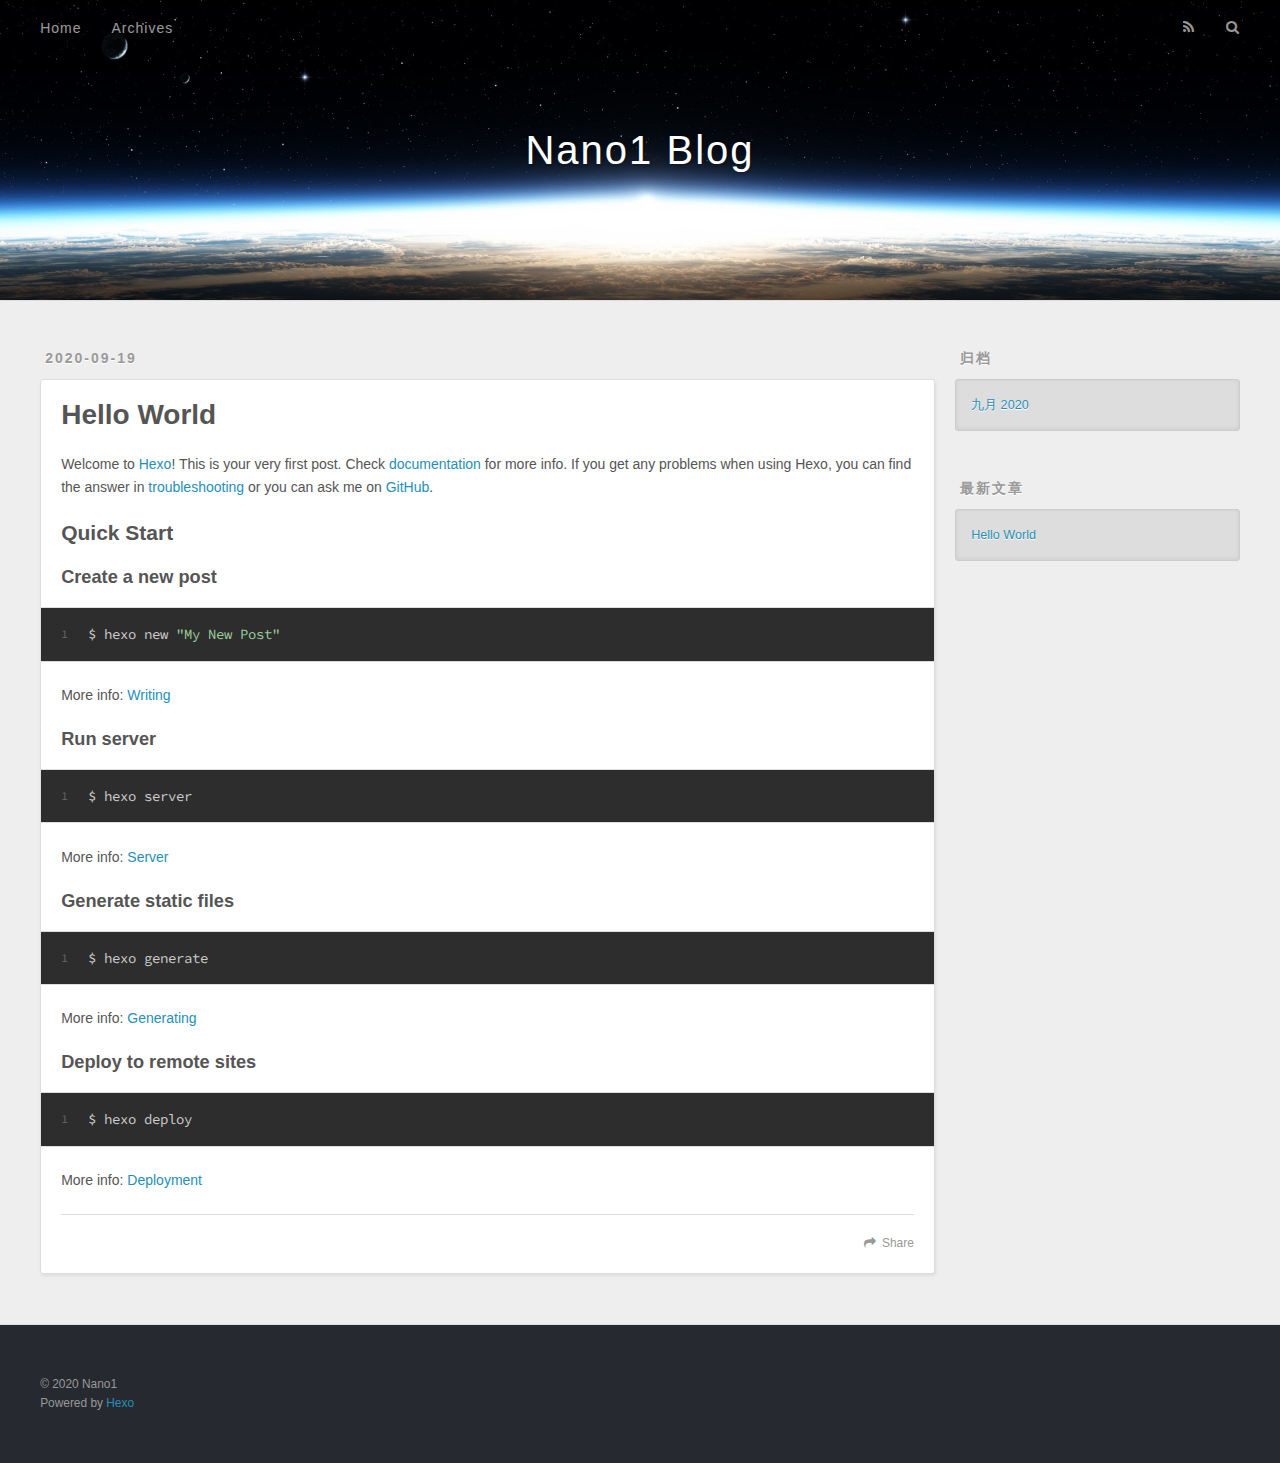
==== index.html @ e584d0bc "Site updated: 2020-09-19 16:43:41" ====
<!DOCTYPE html>
<html>
<head>
  <meta charset="utf-8">
  

  
  <title>Nano1 Blog</title>
  <meta name="viewport" content="width=device-width, initial-scale=1, maximum-scale=1">
  <meta name="description" content="简单记录">
<meta property="og:type" content="website">
<meta property="og:title" content="Nano1 Blog">
<meta property="og:url" content="http://example.com/index.html">
<meta property="og:site_name" content="Nano1 Blog">
<meta property="og:description" content="简单记录">
<meta property="og:locale" content="zh_CN">
<meta property="article:author" content="Nano1">
<meta name="twitter:card" content="summary">
  
    <link rel="alternate" href="/atom.xml" title="Nano1 Blog" type="application/atom+xml">
  
  
    <link rel="icon" href="/favicon.png">
  
  
    <link href="//fonts.googleapis.com/css?family=Source+Code+Pro" rel="stylesheet" type="text/css">
  
  
<link rel="stylesheet" href="/css/style.css">

<meta name="generator" content="Hexo 5.2.0"></head>

<body>
  <div id="container">
    <div id="wrap">
      <header id="header">
  <div id="banner"></div>
  <div id="header-outer" class="outer">
    <div id="header-title" class="inner">
      <h1 id="logo-wrap">
        <a href="/" id="logo">Nano1 Blog</a>
      </h1>
      
    </div>
    <div id="header-inner" class="inner">
      <nav id="main-nav">
        <a id="main-nav-toggle" class="nav-icon"></a>
        
          <a class="main-nav-link" href="/">Home</a>
        
          <a class="main-nav-link" href="/archives">Archives</a>
        
      </nav>
      <nav id="sub-nav">
        
          <a id="nav-rss-link" class="nav-icon" href="/atom.xml" title="RSS Feed"></a>
        
        <a id="nav-search-btn" class="nav-icon" title="搜索"></a>
      </nav>
      <div id="search-form-wrap">
        <form action="//google.com/search" method="get" accept-charset="UTF-8" class="search-form"><input type="search" name="q" class="search-form-input" placeholder="Search"><button type="submit" class="search-form-submit">&#xF002;</button><input type="hidden" name="sitesearch" value="http://example.com"></form>
      </div>
    </div>
  </div>
</header>
      <div class="outer">
        <section id="main">
  
    <article id="post-hello-world" class="article article-type-post" itemscope itemprop="blogPost">
  <div class="article-meta">
    <a href="/2020/09/19/hello-world/" class="article-date">
  <time datetime="2020-09-19T07:37:35.341Z" itemprop="datePublished">2020-09-19</time>
</a>
    
  </div>
  <div class="article-inner">
    
    
      <header class="article-header">
        
  
    <h1 itemprop="name">
      <a class="article-title" href="/2020/09/19/hello-world/">Hello World</a>
    </h1>
  

      </header>
    
    <div class="article-entry" itemprop="articleBody">
      
        <p>Welcome to <a target="_blank" rel="noopener" href="https://hexo.io/">Hexo</a>! This is your very first post. Check <a target="_blank" rel="noopener" href="https://hexo.io/docs/">documentation</a> for more info. If you get any problems when using Hexo, you can find the answer in <a target="_blank" rel="noopener" href="https://hexo.io/docs/troubleshooting.html">troubleshooting</a> or you can ask me on <a target="_blank" rel="noopener" href="https://github.com/hexojs/hexo/issues">GitHub</a>.</p>
<h2 id="Quick-Start"><a href="#Quick-Start" class="headerlink" title="Quick Start"></a>Quick Start</h2><h3 id="Create-a-new-post"><a href="#Create-a-new-post" class="headerlink" title="Create a new post"></a>Create a new post</h3><figure class="highlight bash"><table><tr><td class="gutter"><pre><span class="line">1</span><br></pre></td><td class="code"><pre><span class="line">$ hexo new <span class="string">&quot;My New Post&quot;</span></span><br></pre></td></tr></table></figure>

<p>More info: <a target="_blank" rel="noopener" href="https://hexo.io/docs/writing.html">Writing</a></p>
<h3 id="Run-server"><a href="#Run-server" class="headerlink" title="Run server"></a>Run server</h3><figure class="highlight bash"><table><tr><td class="gutter"><pre><span class="line">1</span><br></pre></td><td class="code"><pre><span class="line">$ hexo server</span><br></pre></td></tr></table></figure>

<p>More info: <a target="_blank" rel="noopener" href="https://hexo.io/docs/server.html">Server</a></p>
<h3 id="Generate-static-files"><a href="#Generate-static-files" class="headerlink" title="Generate static files"></a>Generate static files</h3><figure class="highlight bash"><table><tr><td class="gutter"><pre><span class="line">1</span><br></pre></td><td class="code"><pre><span class="line">$ hexo generate</span><br></pre></td></tr></table></figure>

<p>More info: <a target="_blank" rel="noopener" href="https://hexo.io/docs/generating.html">Generating</a></p>
<h3 id="Deploy-to-remote-sites"><a href="#Deploy-to-remote-sites" class="headerlink" title="Deploy to remote sites"></a>Deploy to remote sites</h3><figure class="highlight bash"><table><tr><td class="gutter"><pre><span class="line">1</span><br></pre></td><td class="code"><pre><span class="line">$ hexo deploy</span><br></pre></td></tr></table></figure>

<p>More info: <a target="_blank" rel="noopener" href="https://hexo.io/docs/one-command-deployment.html">Deployment</a></p>

      
    </div>
    <footer class="article-footer">
      <a data-url="http://example.com/2020/09/19/hello-world/" data-id="ckf9emvrl00003ws6f4fk6dqs" class="article-share-link">Share</a>
      
      
    </footer>
  </div>
  
</article>


  


</section>
        
          <aside id="sidebar">
  
    

  
    

  
    
  
    
  <div class="widget-wrap">
    <h3 class="widget-title">归档</h3>
    <div class="widget">
      <ul class="archive-list"><li class="archive-list-item"><a class="archive-list-link" href="/archives/2020/09/">九月 2020</a></li></ul>
    </div>
  </div>


  
    
  <div class="widget-wrap">
    <h3 class="widget-title">最新文章</h3>
    <div class="widget">
      <ul>
        
          <li>
            <a href="/2020/09/19/hello-world/">Hello World</a>
          </li>
        
      </ul>
    </div>
  </div>

  
</aside>
        
      </div>
      <footer id="footer">
  
  <div class="outer">
    <div id="footer-info" class="inner">
      &copy; 2020 Nano1<br>
      Powered by <a href="http://hexo.io/" target="_blank">Hexo</a>
    </div>
  </div>
</footer>
    </div>
    <nav id="mobile-nav">
  
    <a href="/" class="mobile-nav-link">Home</a>
  
    <a href="/archives" class="mobile-nav-link">Archives</a>
  
</nav>
    

<script src="//ajax.googleapis.com/ajax/libs/jquery/2.0.3/jquery.min.js"></script>


  
<link rel="stylesheet" href="/fancybox/jquery.fancybox.css">

  
<script src="/fancybox/jquery.fancybox.pack.js"></script>




<script src="/js/script.js"></script>




  </div>
</body>
</html>
---- css/style.css ----
body {
  width: 100%;
}
body:before,
body:after {
  content: "";
  display: table;
}
body:after {
  clear: both;
}
html,
body,
div,
span,
applet,
object,
iframe,
h1,
h2,
h3,
h4,
h5,
h6,
p,
blockquote,
pre,
a,
abbr,
acronym,
address,
big,
cite,
code,
del,
dfn,
em,
img,
ins,
kbd,
q,
s,
samp,
small,
strike,
strong,
sub,
sup,
tt,
var,
dl,
dt,
dd,
ol,
ul,
li,
fieldset,
form,
label,
legend,
table,
caption,
tbody,
tfoot,
thead,
tr,
th,
td {
  margin: 0;
  padding: 0;
  border: 0;
  outline: 0;
  font-weight: inherit;
  font-style: inherit;
  font-family: inherit;
  font-size: 100%;
  vertical-align: baseline;
}
body {
  line-height: 1;
  color: #000;
  background: #fff;
}
ol,
ul {
  list-style: none;
}
table {
  border-collapse: separate;
  border-spacing: 0;
  vertical-align: middle;
}
caption,
th,
td {
  text-align: left;
  font-weight: normal;
  vertical-align: middle;
}
a img {
  border: none;
}
input,
button {
  margin: 0;
  padding: 0;
}
input::-moz-focus-inner,
button::-moz-focus-inner {
  border: 0;
  padding: 0;
}
@font-face {
  font-family: FontAwesome;
  font-style: normal;
  font-weight: normal;
  src: url("fonts/fontawesome-webfont.eot?v=#4.0.3");
  src: url("fonts/fontawesome-webfont.eot?#iefix&v=#4.0.3") format("embedded-opentype"), url("fonts/fontawesome-webfont.woff?v=#4.0.3") format("woff"), url("fonts/fontawesome-webfont.ttf?v=#4.0.3") format("truetype"), url("fonts/fontawesome-webfont.svg#fontawesomeregular?v=#4.0.3") format("svg");
}
html,
body,
#container {
  height: 100%;
}
body {
  background: #eee;
  font: 14px -apple-system, BlinkMacSystemFont, "Segoe UI", "Roboto", "Oxygen", "Ubuntu", "Cantarell", "Fira Sans", "Droid Sans", "Helvetica Neue", sans-serif;
  -webkit-text-size-adjust: 100%;
}
.outer {
  max-width: 1220px;
  margin: 0 auto;
  padding: 0 20px;
}
.outer:before,
.outer:after {
  content: "";
  display: table;
}
.outer:after {
  clear: both;
}
.inner {
  display: inline;
  float: left;
  width: 98.33333333333333%;
  margin: 0 0.833333333333333%;
}
.left,
.alignleft {
  float: left;
}
.right,
.alignright {
  float: right;
}
.clear {
  clear: both;
}
#container {
  position: relative;
}
.mobile-nav-on {
  overflow: hidden;
}
#wrap {
  height: 100%;
  width: 100%;
  position: absolute;
  top: 0;
  left: 0;
  -webkit-transition: 0.2s ease-out;
  -moz-transition: 0.2s ease-out;
  -ms-transition: 0.2s ease-out;
  transition: 0.2s ease-out;
  z-index: 1;
  background: #eee;
}
.mobile-nav-on #wrap {
  left: 280px;
}
@media screen and (min-width: 768px) {
  #main {
    display: inline;
    float: left;
    width: 73.33333333333333%;
    margin: 0 0.833333333333333%;
  }
}
.article-date,
.article-category-link,
.archive-year,
.widget-title {
  text-decoration: none;
  text-transform: uppercase;
  letter-spacing: 2px;
  color: #999;
  margin-bottom: 1em;
  margin-left: 5px;
  line-height: 1em;
  text-shadow: 0 1px #fff;
  font-weight: bold;
}
.article-inner,
.archive-article-inner {
  background: #fff;
  -webkit-box-shadow: 1px 2px 3px #ddd;
  box-shadow: 1px 2px 3px #ddd;
  border: 1px solid #ddd;
  border-radius: 3px;
}
.article-entry h1,
.widget h1 {
  font-size: 2em;
}
.article-entry h2,
.widget h2 {
  font-size: 1.5em;
}
.article-entry h3,
.widget h3 {
  font-size: 1.3em;
}
.article-entry h4,
.widget h4 {
  font-size: 1.2em;
}
.article-entry h5,
.widget h5 {
  font-size: 1em;
}
.article-entry h6,
.widget h6 {
  font-size: 1em;
  color: #999;
}
.article-entry hr,
.widget hr {
  border: 1px dashed #ddd;
}
.article-entry strong,
.widget strong {
  font-weight: bold;
}
.article-entry em,
.widget em,
.article-entry cite,
.widget cite {
  font-style: italic;
}
.article-entry sup,
.widget sup,
.article-entry sub,
.widget sub {
  font-size: 0.75em;
  line-height: 0;
  position: relative;
  vertical-align: baseline;
}
.article-entry sup,
.widget sup {
  top: -0.5em;
}
.article-entry sub,
.widget sub {
  bottom: -0.2em;
}
.article-entry small,
.widget small {
  font-size: 0.85em;
}
.article-entry acronym,
.widget acronym,
.article-entry abbr,
.widget abbr {
  border-bottom: 1px dotted;
}
.article-entry ul,
.widget ul,
.article-entry ol,
.widget ol,
.article-entry dl,
.widget dl {
  margin: 0 20px;
  line-height: 1.6em;
}
.article-entry ul ul,
.widget ul ul,
.article-entry ol ul,
.widget ol ul,
.article-entry ul ol,
.widget ul ol,
.article-entry ol ol,
.widget ol ol {
  margin-top: 0;
  margin-bottom: 0;
}
.article-entry ul,
.widget ul {
  list-style: disc;
}
.article-entry ol,
.widget ol {
  list-style: decimal;
}
.article-entry dt,
.widget dt {
  font-weight: bold;
}
#header {
  height: 300px;
  position: relative;
  border-bottom: 1px solid #ddd;
}
#header:before,
#header:after {
  content: "";
  position: absolute;
  left: 0;
  right: 0;
  height: 40px;
}
#header:before {
  top: 0;
  background: -webkit-linear-gradient(rgba(0,0,0,0.2), transparent);
  background: -moz-linear-gradient(rgba(0,0,0,0.2), transparent);
  background: -ms-linear-gradient(rgba(0,0,0,0.2), transparent);
  background: linear-gradient(rgba(0,0,0,0.2), transparent);
}
#header:after {
  bottom: 0;
  background: -webkit-linear-gradient(transparent, rgba(0,0,0,0.2));
  background: -moz-linear-gradient(transparent, rgba(0,0,0,0.2));
  background: -ms-linear-gradient(transparent, rgba(0,0,0,0.2));
  background: linear-gradient(transparent, rgba(0,0,0,0.2));
}
#header-outer {
  height: 100%;
  position: relative;
}
#header-inner {
  position: relative;
  overflow: hidden;
}
#banner {
  position: absolute;
  top: 0;
  left: 0;
  width: 100%;
  height: 100%;
  background: url("images/banner.jpg") center #000;
  -webkit-background-size: cover;
  -moz-background-size: cover;
  background-size: cover;
  z-index: -1;
}
#header-title {
  text-align: center;
  height: 40px;
  position: absolute;
  top: 50%;
  left: 0;
  margin-top: -20px;
}
#logo,
#subtitle {
  text-decoration: none;
  color: #fff;
  font-weight: 300;
  text-shadow: 0 1px 4px rgba(0,0,0,0.3);
}
#logo {
  font-size: 40px;
  line-height: 40px;
  letter-spacing: 2px;
}
#subtitle {
  font-size: 16px;
  line-height: 16px;
  letter-spacing: 1px;
}
#subtitle-wrap {
  margin-top: 16px;
}
#main-nav {
  float: left;
  margin-left: -15px;
}
.nav-icon,
.main-nav-link {
  float: left;
  color: #fff;
  opacity: 0.6;
  text-decoration: none;
  text-shadow: 0 1px rgba(0,0,0,0.2);
  -webkit-transition: opacity 0.2s;
  -moz-transition: opacity 0.2s;
  -ms-transition: opacity 0.2s;
  transition: opacity 0.2s;
  display: block;
  padding: 20px 15px;
}
.nav-icon:hover,
.main-nav-link:hover {
  opacity: 1;
}
.nav-icon {
  font-family: FontAwesome;
  text-align: center;
  font-size: 14px;
  width: 14px;
  height: 14px;
  padding: 20px 15px;
  position: relative;
  cursor: pointer;
}
.main-nav-link {
  font-weight: 300;
  letter-spacing: 1px;
}
@media screen and (max-width: 479px) {
  .main-nav-link {
    display: none;
  }
}
#main-nav-toggle {
  display: none;
}
#main-nav-toggle:before {
  content: "\f0c9";
}
@media screen and (max-width: 479px) {
  #main-nav-toggle {
    display: block;
  }
}
#sub-nav {
  float: right;
  margin-right: -15px;
}
#nav-rss-link:before {
  content: "\f09e";
}
#nav-search-btn:before {
  content: "\f002";
}
#search-form-wrap {
  position: absolute;
  top: 15px;
  width: 150px;
  height: 30px;
  right: -150px;
  opacity: 0;
  -webkit-transition: 0.2s ease-out;
  -moz-transition: 0.2s ease-out;
  -ms-transition: 0.2s ease-out;
  transition: 0.2s ease-out;
}
#search-form-wrap.on {
  opacity: 1;
  right: 0;
}
@media screen and (max-width: 479px) {
  #search-form-wrap {
    width: 100%;
    right: -100%;
  }
}
.search-form {
  position: absolute;
  top: 0;
  left: 0;
  right: 0;
  background: #fff;
  padding: 5px 15px;
  border-radius: 15px;
  -webkit-box-shadow: 0 0 10px rgba(0,0,0,0.3);
  box-shadow: 0 0 10px rgba(0,0,0,0.3);
}
.search-form-input {
  border: none;
  background: none;
  color: #555;
  width: 100%;
  font: 13px -apple-system, BlinkMacSystemFont, "Segoe UI", "Roboto", "Oxygen", "Ubuntu", "Cantarell", "Fira Sans", "Droid Sans", "Helvetica Neue", sans-serif;
  outline: none;
}
.search-form-input::-webkit-search-results-decoration,
.search-form-input::-webkit-search-cancel-button {
  -webkit-appearance: none;
}
.search-form-submit {
  position: absolute;
  top: 50%;
  right: 10px;
  margin-top: -7px;
  font: 13px FontAwesome;
  border: none;
  background: none;
  color: #bbb;
  cursor: pointer;
}
.search-form-submit:hover,
.search-form-submit:focus {
  color: #777;
}
.article {
  margin: 50px 0;
}
.article-inner {
  overflow: hidden;
}
.article-meta:before,
.article-meta:after {
  content: "";
  display: table;
}
.article-meta:after {
  clear: both;
}
.article-date {
  float: left;
}
.article-category {
  float: left;
  line-height: 1em;
  color: #ccc;
  text-shadow: 0 1px #fff;
  margin-left: 8px;
}
.article-category:before {
  content: "\2022";
}
.article-category-link {
  margin: 0 12px 1em;
}
.article-header {
  padding: 20px 20px 0;
}
.article-title {
  text-decoration: none;
  font-size: 2em;
  font-weight: bold;
  color: #555;
  line-height: 1.1em;
  -webkit-transition: color 0.2s;
  -moz-transition: color 0.2s;
  -ms-transition: color 0.2s;
  transition: color 0.2s;
}
a.article-title:hover {
  color: #258fb8;
}
.article-entry {
  color: #555;
  padding: 0 20px;
}
.article-entry:before,
.article-entry:after {
  content: "";
  display: table;
}
.article-entry:after {
  clear: both;
}
.article-entry p,
.article-entry table {
  line-height: 1.6em;
  margin: 1.6em 0;
}
.article-entry h1,
.article-entry h2,
.article-entry h3,
.article-entry h4,
.article-entry h5,
.article-entry h6 {
  font-weight: bold;
}
.article-entry h1,
.article-entry h2,
.article-entry h3,
.article-entry h4,
.article-entry h5,
.article-entry h6 {
  line-height: 1.1em;
  margin: 1.1em 0;
}
.article-entry a {
  color: #258fb8;
  text-decoration: none;
}
.article-entry a:hover {
  text-decoration: underline;
}
.article-entry ul,
.article-entry ol,
.article-entry dl {
  margin-top: 1.6em;
  margin-bottom: 1.6em;
}
.article-entry img,
.article-entry video {
  max-width: 100%;
  height: auto;
  display: block;
  margin: auto;
}
.article-entry iframe {
  border: none;
}
.article-entry table {
  width: 100%;
  border-collapse: collapse;
  border-spacing: 0;
}
.article-entry th {
  font-weight: bold;
  border-bottom: 3px solid #ddd;
  padding-bottom: 0.5em;
}
.article-entry td {
  border-bottom: 1px solid #ddd;
  padding: 10px 0;
}
.article-entry blockquote {
  font-family: Georgia, "Times New Roman", serif;
  font-size: 1.4em;
  margin: 1.6em 20px;
  text-align: center;
}
.article-entry blockquote footer {
  font-size: 14px;
  margin: 1.6em 0;
  font-family: -apple-system, BlinkMacSystemFont, "Segoe UI", "Roboto", "Oxygen", "Ubuntu", "Cantarell", "Fira Sans", "Droid Sans", "Helvetica Neue", sans-serif;
}
.article-entry blockquote footer cite:before {
  content: "—";
  padding: 0 0.5em;
}
.article-entry .pullquote {
  text-align: left;
  width: 45%;
  margin: 0;
}
.article-entry .pullquote.left {
  margin-left: 0.5em;
  margin-right: 1em;
}
.article-entry .pullquote.right {
  margin-right: 0.5em;
  margin-left: 1em;
}
.article-entry .caption {
  color: #999;
  display: block;
  font-size: 0.9em;
  margin-top: 0.5em;
  position: relative;
  text-align: center;
}
.article-entry .video-container {
  position: relative;
  padding-top: 56.25%;
  height: 0;
  overflow: hidden;
}
.article-entry .video-container iframe,
.article-entry .video-container object,
.article-entry .video-container embed {
  position: absolute;
  top: 0;
  left: 0;
  width: 100%;
  height: 100%;
  margin-top: 0;
}
.article-more-link a {
  display: inline-block;
  line-height: 1em;
  padding: 6px 15px;
  border-radius: 15px;
  background: #eee;
  color: #999;
  text-shadow: 0 1px #fff;
  text-decoration: none;
}
.article-more-link a:hover {
  background: #258fb8;
  color: #fff;
  text-decoration: none;
  text-shadow: 0 1px #1e7293;
}
.article-footer {
  font-size: 0.85em;
  line-height: 1.6em;
  border-top: 1px solid #ddd;
  padding-top: 1.6em;
  margin: 0 20px 20px;
}
.article-footer:before,
.article-footer:after {
  content: "";
  display: table;
}
.article-footer:after {
  clear: both;
}
.article-footer a {
  color: #999;
  text-decoration: none;
}
.article-footer a:hover {
  color: #555;
}
.article-tag-list-item {
  float: left;
  margin-right: 10px;
}
.article-tag-list-link:before {
  content: "#";
}
.article-comment-link {
  float: right;
}
.article-comment-link:before {
  content: "\f075";
  font-family: FontAwesome;
  padding-right: 8px;
}
.article-share-link {
  cursor: pointer;
  float: right;
  margin-left: 20px;
}
.article-share-link:before {
  content: "\f064";
  font-family: FontAwesome;
  padding-right: 6px;
}
#article-nav {
  position: relative;
}
#article-nav:before,
#article-nav:after {
  content: "";
  display: table;
}
#article-nav:after {
  clear: both;
}
@media screen and (min-width: 768px) {
  #article-nav {
    margin: 50px 0;
  }
  #article-nav:before {
    width: 8px;
    height: 8px;
    position: absolute;
    top: 50%;
    left: 50%;
    margin-top: -4px;
    margin-left: -4px;
    content: "";
    border-radius: 50%;
    background: #ddd;
    -webkit-box-shadow: 0 1px 2px #fff;
    box-shadow: 0 1px 2px #fff;
  }
}
.article-nav-link-wrap {
  text-decoration: none;
  text-shadow: 0 1px #fff;
  color: #999;
  -webkit-box-sizing: border-box;
  -moz-box-sizing: border-box;
  box-sizing: border-box;
  margin-top: 50px;
  text-align: center;
  display: block;
}
.article-nav-link-wrap:hover {
  color: #555;
}
@media screen and (min-width: 768px) {
  .article-nav-link-wrap {
    width: 50%;
    margin-top: 0;
  }
}
@media screen and (min-width: 768px) {
  #article-nav-newer {
    float: left;
    text-align: right;
    padding-right: 20px;
  }
}
@media screen and (min-width: 768px) {
  #article-nav-older {
    float: right;
    text-align: left;
    padding-left: 20px;
  }
}
.article-nav-caption {
  text-transform: uppercase;
  letter-spacing: 2px;
  color: #ddd;
  line-height: 1em;
  font-weight: bold;
}
#article-nav-newer .article-nav-caption {
  margin-right: -2px;
}
.article-nav-title {
  font-size: 0.85em;
  line-height: 1.6em;
  margin-top: 0.5em;
}
.article-share-box {
  position: absolute;
  display: none;
  background: #fff;
  -webkit-box-shadow: 1px 2px 10px rgba(0,0,0,0.2);
  box-shadow: 1px 2px 10px rgba(0,0,0,0.2);
  border-radius: 3px;
  margin-left: -145px;
  overflow: hidden;
  z-index: 1;
}
.article-share-box.on {
  display: block;
}
.article-share-input {
  width: 100%;
  background: none;
  -webkit-box-sizing: border-box;
  -moz-box-sizing: border-box;
  box-sizing: border-box;
  font: 14px -apple-system, BlinkMacSystemFont, "Segoe UI", "Roboto", "Oxygen", "Ubuntu", "Cantarell", "Fira Sans", "Droid Sans", "Helvetica Neue", sans-serif;
  padding: 0 15px;
  color: #555;
  outline: none;
  border: 1px solid #ddd;
  border-radius: 3px 3px 0 0;
  height: 36px;
  line-height: 36px;
}
.article-share-links {
  background: #eee;
}
.article-share-links:before,
.article-share-links:after {
  content: "";
  display: table;
}
.article-share-links:after {
  clear: both;
}
.article-share-twitter,
.article-share-facebook,
.article-share-pinterest,
.article-share-google {
  width: 50px;
  height: 36px;
  display: block;
  float: left;
  position: relative;
  color: #999;
  text-shadow: 0 1px #fff;
}
.article-share-twitter:before,
.article-share-facebook:before,
.article-share-pinterest:before,
.article-share-google:before {
  font-size: 20px;
  font-family: FontAwesome;
  width: 20px;
  height: 20px;
  position: absolute;
  top: 50%;
  left: 50%;
  margin-top: -10px;
  margin-left: -10px;
  text-align: center;
}
.article-share-twitter:hover,
.article-share-facebook:hover,
.article-share-pinterest:hover,
.article-share-google:hover {
  color: #fff;
}
.article-share-twitter:before {
  content: "\f099";
}
.article-share-twitter:hover {
  background: #00aced;
  text-shadow: 0 1px #008abe;
}
.article-share-facebook:before {
  content: "\f09a";
}
.article-share-facebook:hover {
  background: #3b5998;
  text-shadow: 0 1px #2f477a;
}
.article-share-pinterest:before {
  content: "\f0d2";
}
.article-share-pinterest:hover {
  background: #cb2027;
  text-shadow: 0 1px #a21a1f;
}
.article-share-google:before {
  content: "\f0d5";
}
.article-share-google:hover {
  background: #dd4b39;
  text-shadow: 0 1px #be3221;
}
.article-gallery {
  background: #000;
  position: relative;
}
.article-gallery-photos {
  position: relative;
  overflow: hidden;
}
.article-gallery-img {
  display: none;
  max-width: 100%;
}
.article-gallery-img:first-child {
  display: block;
}
.article-gallery-img.loaded {
  position: absolute;
  display: block;
}
.article-gallery-img img {
  display: block;
  max-width: 100%;
  margin: 0 auto;
}
#comments {
  background: #fff;
  -webkit-box-shadow: 1px 2px 3px #ddd;
  box-shadow: 1px 2px 3px #ddd;
  padding: 20px;
  border: 1px solid #ddd;
  border-radius: 3px;
  margin: 50px 0;
}
#comments a {
  color: #258fb8;
}
.archives-wrap {
  margin: 50px 0;
}
.archives:before,
.archives:after {
  content: "";
  display: table;
}
.archives:after {
  clear: both;
}
.archive-year-wrap {
  margin-bottom: 1em;
}
.archives {
  -webkit-column-gap: 10px;
  -moz-column-gap: 10px;
  column-gap: 10px;
}
@media screen and (min-width: 480px) and (max-width: 767px) {
  .archives {
    -webkit-column-count: 2;
    -moz-column-count: 2;
    column-count: 2;
  }
}
@media screen and (min-width: 768px) {
  .archives {
    -webkit-column-count: 3;
    -moz-column-count: 3;
    column-count: 3;
  }
}
.archive-article {
  -webkit-column-break-inside: avoid;
  page-break-inside: avoid;
  overflow: hidden;
  break-inside: avoid-column;
}
.archive-article-inner {
  padding: 10px;
  margin-bottom: 15px;
}
.archive-article-title {
  text-decoration: none;
  font-weight: bold;
  color: #555;
  -webkit-transition: color 0.2s;
  -moz-transition: color 0.2s;
  -ms-transition: color 0.2s;
  transition: color 0.2s;
  line-height: 1.6em;
}
.archive-article-title:hover {
  color: #258fb8;
}
.archive-article-footer {
  margin-top: 1em;
}
.archive-article-date {
  color: #999;
  text-decoration: none;
  font-size: 0.85em;
  line-height: 1em;
  margin-bottom: 0.5em;
  display: block;
}
#page-nav {
  margin: 50px auto;
  background: #fff;
  -webkit-box-shadow: 1px 2px 3px #ddd;
  box-shadow: 1px 2px 3px #ddd;
  border: 1px solid #ddd;
  border-radius: 3px;
  text-align: center;
  color: #999;
  overflow: hidden;
}
#page-nav:before,
#page-nav:after {
  content: "";
  display: table;
}
#page-nav:after {
  clear: both;
}
#page-nav a,
#page-nav span {
  padding: 10px 20px;
  line-height: 1;
  height: 2ex;
}
#page-nav a {
  color: #999;
  text-decoration: none;
}
#page-nav a:hover {
  background: #999;
  color: #fff;
}
#page-nav .prev {
  float: left;
}
#page-nav .next {
  float: right;
}
#page-nav .page-number {
  display: inline-block;
}
@media screen and (max-width: 479px) {
  #page-nav .page-number {
    display: none;
  }
}
#page-nav .current {
  color: #555;
  font-weight: bold;
}
#page-nav .space {
  color: #ddd;
}
#footer {
  background: #262a30;
  padding: 50px 0;
  border-top: 1px solid #ddd;
  color: #999;
}
#footer a {
  color: #258fb8;
  text-decoration: none;
}
#footer a:hover {
  text-decoration: underline;
}
#footer-info {
  line-height: 1.6em;
  font-size: 0.85em;
}
.article-entry pre,
.article-entry .highlight {
  background: #2d2d2d;
  margin: 0 -20px;
  padding: 15px 20px;
  border-style: solid;
  border-color: #ddd;
  border-width: 1px 0;
  overflow: auto;
  color: #ccc;
  line-height: 22.400000000000002px;
}
.article-entry .highlight .gutter pre,
.article-entry .gist .gist-file .gist-data .line-numbers {
  color: #666;
  font-size: 0.85em;
}
.article-entry pre,
.article-entry code {
  font-family: "Source Code Pro", Consolas, Monaco, Menlo, Consolas, monospace;
}
.article-entry code {
  background: #eee;
  text-shadow: 0 1px #fff;
  padding: 0 0.3em;
}
.article-entry pre code {
  background: none;
  text-shadow: none;
  padding: 0;
}
.article-entry .highlight pre {
  border: none;
  margin: 0;
  padding: 0;
}
.article-entry .highlight table {
  margin: 0;
  width: auto;
}
.article-entry .highlight td {
  border: none;
  padding: 0;
}
.article-entry .highlight figcaption {
  font-size: 0.85em;
  color: #999;
  line-height: 1em;
  margin-bottom: 1em;
}
.article-entry .highlight figcaption:before,
.article-entry .highlight figcaption:after {
  content: "";
  display: table;
}
.article-entry .highlight figcaption:after {
  clear: both;
}
.article-entry .highlight figcaption a {
  float: right;
}
.article-entry .highlight .gutter pre {
  text-align: right;
  padding-right: 20px;
}
.article-entry .highlight .line {
  height: 22.400000000000002px;
}
.article-entry .highlight .line.marked {
  background: #515151;
}
.article-entry .gist {
  margin: 0 -20px;
  border-style: solid;
  border-color: #ddd;
  border-width: 1px 0;
  background: #2d2d2d;
  padding: 15px 20px 15px 0;
}
.article-entry .gist .gist-file {
  border: none;
  font-family: "Source Code Pro", Consolas, Monaco, Menlo, Consolas, monospace;
  margin: 0;
}
.article-entry .gist .gist-file .gist-data {
  background: none;
  border: none;
}
.article-entry .gist .gist-file .gist-data .line-numbers {
  background: none;
  border: none;
  padding: 0 20px 0 0;
}
.article-entry .gist .gist-file .gist-data .line-data {
  padding: 0 !important;
}
.article-entry .gist .gist-file .highlight {
  margin: 0;
  padding: 0;
  border: none;
}
.article-entry .gist .gist-file .gist-meta {
  background: #2d2d2d;
  color: #999;
  font: 0.85em -apple-system, BlinkMacSystemFont, "Segoe UI", "Roboto", "Oxygen", "Ubuntu", "Cantarell", "Fira Sans", "Droid Sans", "Helvetica Neue", sans-serif;
  text-shadow: 0 0;
  padding: 0;
  margin-top: 1em;
  margin-left: 20px;
}
.article-entry .gist .gist-file .gist-meta a {
  color: #258fb8;
  font-weight: normal;
}
.article-entry .gist .gist-file .gist-meta a:hover {
  text-decoration: underline;
}
pre .comment,
pre .title {
  color: #999;
}
pre .variable,
pre .attribute,
pre .tag,
pre .regexp,
pre .ruby .constant,
pre .xml .tag .title,
pre .xml .pi,
pre .xml .doctype,
pre .html .doctype,
pre .css .id,
pre .css .class,
pre .css .pseudo {
  color: #f2777a;
}
pre .number,
pre .preprocessor,
pre .built_in,
pre .literal,
pre .params,
pre .constant {
  color: #f99157;
}
pre .class,
pre .ruby .class .title,
pre .css .rules .attribute {
  color: #9c9;
}
pre .string,
pre .value,
pre .inheritance,
pre .header,
pre .ruby .symbol,
pre .xml .cdata {
  color: #9c9;
}
pre .css .hexcolor {
  color: #6cc;
}
pre .function,
pre .python .decorator,
pre .python .title,
pre .ruby .function .title,
pre .ruby .title .keyword,
pre .perl .sub,
pre .javascript .title,
pre .coffeescript .title {
  color: #69c;
}
pre .keyword,
pre .javascript .function {
  color: #c9c;
}
@media screen and (max-width: 479px) {
  #mobile-nav {
    position: absolute;
    top: 0;
    left: 0;
    width: 280px;
    height: 100%;
    background: #191919;
    border-right: 1px solid #fff;
  }
}
@media screen and (max-width: 479px) {
  .mobile-nav-link {
    display: block;
    color: #999;
    text-decoration: none;
    padding: 15px 20px;
    font-weight: bold;
  }
  .mobile-nav-link:hover {
    color: #fff;
  }
}
@media screen and (min-width: 768px) {
  #sidebar {
    display: inline;
    float: left;
    width: 23.333333333333332%;
    margin: 0 0.833333333333333%;
  }
}
.widget-wrap {
  margin: 50px 0;
}
.widget {
  color: #777;
  text-shadow: 0 1px #fff;
  background: #ddd;
  -webkit-box-shadow: 0 -1px 4px #ccc inset;
  box-shadow: 0 -1px 4px #ccc inset;
  border: 1px solid #ccc;
  padding: 15px;
  border-radius: 3px;
}
.widget a {
  color: #258fb8;
  text-decoration: none;
}
.widget a:hover {
  text-decoration: underline;
}
.widget ul ul,
.widget ol ul,
.widget dl ul,
.widget ul ol,
.widget ol ol,
.widget dl ol,
.widget ul dl,
.widget ol dl,
.widget dl dl {
  margin-left: 15px;
  list-style: disc;
}
.widget {
  line-height: 1.6em;
  word-wrap: break-word;
  font-size: 0.9em;
}
.widget ul,
.widget ol {
  list-style: none;
  margin: 0;
}
.widget ul ul,
.widget ol ul,
.widget ul ol,
.widget ol ol {
  margin: 0 20px;
}
.widget ul ul,
.widget ol ul {
  list-style: disc;
}
.widget ul ol,
.widget ol ol {
  list-style: decimal;
}
.category-list-count,
.tag-list-count,
.archive-list-count {
  padding-left: 5px;
  color: #999;
  font-size: 0.85em;
}
.category-list-count:before,
.tag-list-count:before,
.archive-list-count:before {
  content: "(";
}
.category-list-count:after,
.tag-list-count:after,
.archive-list-count:after {
  content: ")";
}
.tagcloud a {
  margin-right: 5px;
  display: inline-block;
}
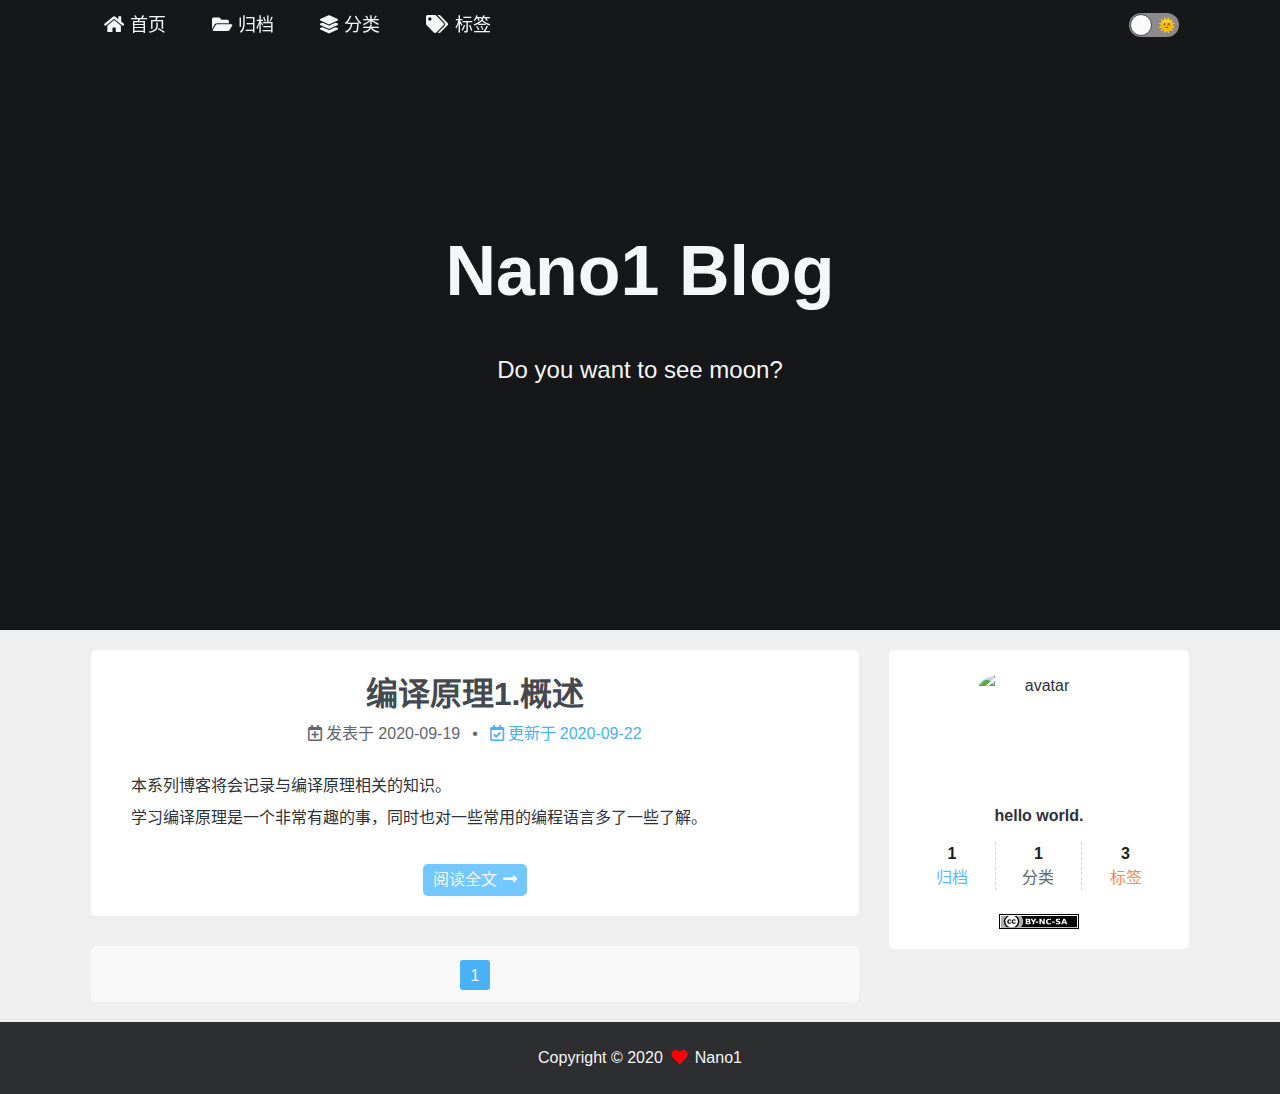
==== commit 4db9fc7e: "Site updated: 2020-09-22 17:52:18" ====
--- a/index.html
+++ b/index.html
@@ -1,198 +1,123 @@
-<!DOCTYPE html>
-<html>
-<head>
-  <meta charset="utf-8">
-  
-
-  
-  <title>Nano1 Blog</title>
-  <meta name="viewport" content="width=device-width, initial-scale=1, maximum-scale=1">
-  <meta name="description" content="简单记录">
+<!DOCTYPE html><html lang="zh-CN"><head><meta charset="UTF-8"><meta http-equiv="X-UA-Compatible" content="IE=edge"><meta name="viewport" content="width=device-width, initial-scale=1"><meta name="format-detection" content="telephone=no"><meta name="apple-mobile-web-app-capable" content="yes"><meta name="apple-mobile-web-app-status-bar-style" content="black"><link rel="icon" href="/images/icons/favicon-16x16.png?v=2.1.1" type="image/png" sizes="16x16"><link rel="icon" href="/images/icons/favicon-32x32.png?v=2.1.1" type="image/png" sizes="32x32"><meta name="description" content="倒霉蛋">
 <meta property="og:type" content="website">
 <meta property="og:title" content="Nano1 Blog">
-<meta property="og:url" content="http://example.com/index.html">
+<meta property="og:url" content="http://suyunano1.github.io/index.html">
 <meta property="og:site_name" content="Nano1 Blog">
-<meta property="og:description" content="简单记录">
+<meta property="og:description" content="倒霉蛋">
 <meta property="og:locale" content="zh_CN">
 <meta property="article:author" content="Nano1">
-<meta name="twitter:card" content="summary">
-  
-    <link rel="alternate" href="/atom.xml" title="Nano1 Blog" type="application/atom+xml">
-  
-  
-    <link rel="icon" href="/favicon.png">
-  
-  
-    <link href="//fonts.googleapis.com/css?family=Source+Code+Pro" rel="stylesheet" type="text/css">
-  
-  
-<link rel="stylesheet" href="/css/style.css">
+<meta property="article:tag" content="计算机 编程">
+<meta name="twitter:card" content="summary"><title>Nano1 Blog</title><link ref="canonical" href="http://suyunano1.github.io/index.html"><link rel="dns-prefetch" href="https://cdn.jsdelivr.net"><link rel="stylesheet" href="https://cdn.jsdelivr.net/npm/@fortawesome/fontawesome-free@5.12.1/css/all.min.css" type="text/css"><link rel="stylesheet" href="/css/index.css?v=2.1.1"><script>var Stun = window.Stun || {};
+var CONFIG = {
+  root: '/',
+  algolia: undefined,
+  fontIcon: {"prompt":{"success":"fas fa-check-circle","info":"fas fa-arrow-circle-right","warning":"fas fa-exclamation-circle","error":"fas fa-times-circle"},"copyBtn":"fas fa-copy"},
+  sidebar: {"offsetTop":"20px","tocMaxDepth":6},
+  header: {"enable":true,"showOnPost":true,"scrollDownIcon":false},
+  postWidget: {"endText":true},
+  nightMode: {"enable":true},
+  back2top: {"enable":true},
+  codeblock: {"style":"carbon","highlight":"light","wordWrap":false},
+  reward: false,
+  fancybox: false,
+  zoomImage: {"gapAside":"20px"},
+  galleryWaterfall: undefined,
+  lazyload: false,
+  pjax: {"avoidBanner":false},
+  externalLink: {"icon":{"enable":true,"name":"fas fa-external-link-alt"}},
+  shortcuts: undefined,
+  prompt: {"copyButton":"复制","copySuccess":"复制成功","copyError":"复制失败"},
+  sourcePath: {"js":"js","css":"css","images":"images"},
+};
 
-<meta name="generator" content="Hexo 5.2.0"></head>
+window.CONFIG = CONFIG;</script><meta name="generator" content="Hexo 5.2.0"></head><body><div class="container" id="container"><header class="header" id="header"><div class="header-inner"><nav class="header-nav header-nav--fixed"><div class="header-nav-inner"><div class="header-nav-menubtn"><i class="fas fa-bars"></i></div><div class="header-nav-menu"><div class="header-nav-menu-item"><a class="header-nav-menu-item__link" href="/"><span class="header-nav-menu-item__icon"><i class="fas fa-home"></i></span><span class="header-nav-menu-item__text">首页</span></a></div><div class="header-nav-menu-item"><a class="header-nav-menu-item__link" href="/archives/"><span class="header-nav-menu-item__icon"><i class="fas fa-folder-open"></i></span><span class="header-nav-menu-item__text">归档</span></a></div><div class="header-nav-menu-item"><a class="header-nav-menu-item__link" href="/categories/"><span class="header-nav-menu-item__icon"><i class="fas fa-layer-group"></i></span><span class="header-nav-menu-item__text">分类</span></a></div><div class="header-nav-menu-item"><a class="header-nav-menu-item__link" href="/tags/"><span class="header-nav-menu-item__icon"><i class="fas fa-tags"></i></span><span class="header-nav-menu-item__text">标签</span></a></div></div><div class="header-nav-mode"><div class="mode"><div class="mode-track"><span class="mode-track-moon"></span><span class="mode-track-sun"></span></div><div class="mode-thumb"></div></div></div></div></nav><div class="header-banner"><div class="header-banner-info"><div class="header-banner-info__title">Nano1 Blog</div><div class="header-banner-info__subtitle">Do you want to see moon?</div></div></div></div></header><main class="main" id="main"><div class="main-inner"><div class="content-wrap" id="content-wrap"><div class="content content-home" id="content"><section class="postlist"><article class="postlist-item post"><header class="post-header"><h1 class="post-title"><a class="post-title__link" href="/2020/09/19/%E7%BC%96%E8%AF%91%E5%8E%9F%E7%90%861.%E6%A6%82%E8%BF%B0/">编译原理1.概述</a></h1><div class="post-meta"><span class="post-meta-item post-meta-item--createtime"><span class="post-meta-item__icon"><i class="far fa-calendar-plus"></i></span><span class="post-meta-item__info">发表于</span><span class="post-meta-item__value">2020-09-19</span></span><span class="post-meta-item post-meta-item--updatetime"><span class="post-meta-item__icon"><i class="far fa-calendar-check"></i></span><span class="post-meta-item__info">更新于</span><span class="post-meta-item__value">2020-09-22</span></span></div></header><div class="post-body"><div class="post-excerpt"><p>本系列博客将会记录与编译原理相关的知识。<br>学习编译原理是一个非常有趣的事，同时也对一些常用的编程语言多了一些了解。</p></div><div class="post-readmore"><a class="post-readmore__link" href="/2020/09/19/%E7%BC%96%E8%AF%91%E5%8E%9F%E7%90%861.%E6%A6%82%E8%BF%B0/"><span class="post-readmore__text">阅读全文</span><span class="post-readmore__icon"><i class="fas fa-long-arrow-alt-right"></i></span></a></div></div></article></section><nav class="paginator"><div class="paginator-inner"><span class="page-number current">1</span></div></nav></div></div><div class="sidebar-wrap" id="sidebar-wrap"><aside class="sidebar" id="sidebar"><section class="sidebar-toc hide"></section><!-- ov = overview--><section class="sidebar-ov"><div class="sidebar-ov-author"><div class="sidebar-ov-author__avatar"><img class="sidebar-ov-author__avatar_img" src="https://gitee.com/nano1/blog-resources/raw/master/avatar.jpg" alt="avatar"></div><p class="sidebar-ov-author__text">hello world.</p></div><div class="sidebar-ov-state"><a class="sidebar-ov-state-item sidebar-ov-state-item--posts" href="/archives/"><div class="sidebar-ov-state-item__count">1</div><div class="sidebar-ov-state-item__name">归档</div></a><a class="sidebar-ov-state-item sidebar-ov-state-item--categories" href="/categories/"><div class="sidebar-ov-state-item__count">1</div><div class="sidebar-ov-state-item__name">分类</div></a><a class="sidebar-ov-state-item sidebar-ov-state-item--tags" href="/tags/"><div class="sidebar-ov-state-item__count">3</div><div class="sidebar-ov-state-item__name">标签</div></a></div><div class="sidebar-ov-cc"><a href="https://creativecommons.org/licenses/by-nc-sa/4.0/deed.en" target="_blank" rel="noopener" data-popover="知识共享许可协议" data-popover-pos="up"><img src="/images/cc-by-nc-sa.svg"></a></div></section></aside></div><div class="clearfix"></div></div></main><footer class="footer" id="footer"><div class="footer-inner"><div><span>Copyright © 2020</span><span class="footer__icon"><i class="fas fa-heart"></i></span><span>Nano1</span></div></div></footer><div class="loading-bar" id="loading-bar"><div class="loading-bar__progress"></div></div><div class="back2top" id="back2top"><span class="back2top__icon"><i class="fas fa-rocket"></i></span></div></div><script src="https://cdn.jsdelivr.net/npm/jquery@v3.4.1/dist/jquery.min.js"></script><script src="https://cdn.jsdelivr.net/npm/velocity-animate@1.5.2/velocity.min.js"></script><script src="https://cdn.jsdelivr.net/npm/velocity-animate@1.5.2/velocity.ui.min.js"></script><script src="https://cdn.jsdelivr.net/npm/pjax@latest/pjax.min.js"></script><script>window.addEventListener('DOMContentLoaded', function () {
+  var pjax = new Pjax({"selectors":["head title","#main",".pjax-reload"],"history":true,"scrollTo":false,"scrollRestoration":false,"cacheBust":false,"debug":false,"currentUrlFullReload":false,"timeout":0});
+  // 加载进度条的计时器
+  var loadingTimer = null;
 
-<body>
-  <div id="container">
-    <div id="wrap">
-      <header id="header">
-  <div id="banner"></div>
-  <div id="header-outer" class="outer">
-    <div id="header-title" class="inner">
-      <h1 id="logo-wrap">
-        <a href="/" id="logo">Nano1 Blog</a>
-      </h1>
-      
-    </div>
-    <div id="header-inner" class="inner">
-      <nav id="main-nav">
-        <a id="main-nav-toggle" class="nav-icon"></a>
-        
-          <a class="main-nav-link" href="/">Home</a>
-        
-          <a class="main-nav-link" href="/archives">Archives</a>
-        
-      </nav>
-      <nav id="sub-nav">
-        
-          <a id="nav-rss-link" class="nav-icon" href="/atom.xml" title="RSS Feed"></a>
-        
-        <a id="nav-search-btn" class="nav-icon" title="搜索"></a>
-      </nav>
-      <div id="search-form-wrap">
-        <form action="//google.com/search" method="get" accept-charset="UTF-8" class="search-form"><input type="search" name="q" class="search-form-input" placeholder="Search"><button type="submit" class="search-form-submit">&#xF002;</button><input type="hidden" name="sitesearch" value="http://example.com"></form>
-      </div>
-    </div>
-  </div>
-</header>
-      <div class="outer">
-        <section id="main">
-  
-    <article id="post-hello-world" class="article article-type-post" itemscope itemprop="blogPost">
-  <div class="article-meta">
-    <a href="/2020/09/19/hello-world/" class="article-date">
-  <time datetime="2020-09-19T07:37:35.341Z" itemprop="datePublished">2020-09-19</time>
-</a>
-    
-  </div>
-  <div class="article-inner">
-    
-    
-      <header class="article-header">
-        
-  
-    <h1 itemprop="name">
-      <a class="article-title" href="/2020/09/19/hello-world/">Hello World</a>
-    </h1>
-  
+  // 重置页面 Y 方向上的滚动偏移量
+  document.addEventListener('pjax:send', function () {
+    $('.header-nav-menu').removeClass('show');
+    if (CONFIG.pjax && CONFIG.pjax.avoidBanner) {
+      $('html').velocity('scroll', {
+        duration: 500,
+        offset: $('#header').height(),
+        easing: 'easeInOutCubic'
+      });
+    }
 
-      </header>
-    
-    <div class="article-entry" itemprop="articleBody">
-      
-        <p>Welcome to <a target="_blank" rel="noopener" href="https://hexo.io/">Hexo</a>! This is your very first post. Check <a target="_blank" rel="noopener" href="https://hexo.io/docs/">documentation</a> for more info. If you get any problems when using Hexo, you can find the answer in <a target="_blank" rel="noopener" href="https://hexo.io/docs/troubleshooting.html">troubleshooting</a> or you can ask me on <a target="_blank" rel="noopener" href="https://github.com/hexojs/hexo/issues">GitHub</a>.</p>
-<h2 id="Quick-Start"><a href="#Quick-Start" class="headerlink" title="Quick Start"></a>Quick Start</h2><h3 id="Create-a-new-post"><a href="#Create-a-new-post" class="headerlink" title="Create a new post"></a>Create a new post</h3><figure class="highlight bash"><table><tr><td class="gutter"><pre><span class="line">1</span><br></pre></td><td class="code"><pre><span class="line">$ hexo new <span class="string">&quot;My New Post&quot;</span></span><br></pre></td></tr></table></figure>
+    var loadingBarWidth = 20;
+    var MAX_LOADING_WIDTH = 95;
 
-<p>More info: <a target="_blank" rel="noopener" href="https://hexo.io/docs/writing.html">Writing</a></p>
-<h3 id="Run-server"><a href="#Run-server" class="headerlink" title="Run server"></a>Run server</h3><figure class="highlight bash"><table><tr><td class="gutter"><pre><span class="line">1</span><br></pre></td><td class="code"><pre><span class="line">$ hexo server</span><br></pre></td></tr></table></figure>
+    $('.loading-bar').addClass('loading');
+    $('.loading-bar__progress').css('width', loadingBarWidth + '%');
+    clearInterval(loadingTimer);
+    loadingTimer = setInterval(function () {
+      loadingBarWidth += 3;
+      if (loadingBarWidth > MAX_LOADING_WIDTH) {
+        loadingBarWidth = MAX_LOADING_WIDTH;
+      }
+      $('.loading-bar__progress').css('width', loadingBarWidth + '%');
+    }, 500);
+  }, false);
 
-<p>More info: <a target="_blank" rel="noopener" href="https://hexo.io/docs/server.html">Server</a></p>
-<h3 id="Generate-static-files"><a href="#Generate-static-files" class="headerlink" title="Generate static files"></a>Generate static files</h3><figure class="highlight bash"><table><tr><td class="gutter"><pre><span class="line">1</span><br></pre></td><td class="code"><pre><span class="line">$ hexo generate</span><br></pre></td></tr></table></figure>
+  window.addEventListener('pjax:complete', function () {
+    clearInterval(loadingTimer);
+    $('.loading-bar__progress').css('width', '100%');
+    $('.loading-bar').removeClass('loading');
+    setTimeout(function () {
+      $('.loading-bar__progress').css('width', '0');
+    }, 400);
+    $('link[rel=prefetch], script[data-pjax-rm]').each(function () {
+      $(this).remove();
+    });
+    $('script[data-pjax], #pjax-reload script').each(function () {
+      $(this).parent().append($(this).remove());
+    });
 
-<p>More info: <a target="_blank" rel="noopener" href="https://hexo.io/docs/generating.html">Generating</a></p>
-<h3 id="Deploy-to-remote-sites"><a href="#Deploy-to-remote-sites" class="headerlink" title="Deploy to remote sites"></a>Deploy to remote sites</h3><figure class="highlight bash"><table><tr><td class="gutter"><pre><span class="line">1</span><br></pre></td><td class="code"><pre><span class="line">$ hexo deploy</span><br></pre></td></tr></table></figure>
+    if (Stun.utils.pjaxReloadBoot) {
+      Stun.utils.pjaxReloadBoot();
+    }
+    if (Stun.utils.pjaxReloadScroll) {
+      Stun.utils.pjaxReloadScroll();
+    }
+    if (Stun.utils.pjaxReloadSidebar) {
+      Stun.utils.pjaxReloadSidebar();
+    }
+    if (false) {
+      if (Stun.utils.pjaxReloadHeader) {
+        Stun.utils.pjaxReloadHeader();
+      }
+      if (Stun.utils.pjaxReloadScrollIcon) {
+        Stun.utils.pjaxReloadScrollIcon();
+      }
+      if (Stun.utils.pjaxReloadLocalSearch) {
+        Stun.utils.pjaxReloadLocalSearch();
+      }
+    }
+  }, false);
+}, false);</script><div id="pjax-reload"></div><script data-pjax="">function loadUtterances() {
+  var d = document, s = d.createElement('script');
+  var container = d.getElementById('utterances-container');
 
-<p>More info: <a target="_blank" rel="noopener" href="https://hexo.io/docs/one-command-deployment.html">Deployment</a></p>
+  if (!container) {
+    return;
+  }
+  s.src = 'https://utteranc.es/client.js';
+  s.setAttribute('repo', 'SuyuNano1/SuyuNano1.github.io');
+  s.setAttribute('issue-term', 'title');
+  s.setAttribute('label', 'utterances');
+  s.setAttribute('theme', 'github-light');
+  s.setAttribute('crossorigin', 'anonymous');
+  s.setAttribute('async', '');
+  if (true) {
+    s.setAttribute('data-pjax-rm', '');
+  }
+  container.append(s);
+}
 
-      
-    </div>
-    <footer class="article-footer">
-      <a data-url="http://example.com/2020/09/19/hello-world/" data-id="ckf9emvrl00003ws6f4fk6dqs" class="article-share-link">Share</a>
-      
-      
-    </footer>
-  </div>
-  
-</article>
-
-
-  
-
-
-</section>
-        
-          <aside id="sidebar">
-  
-    
-
-  
-    
-
-  
-    
-  
-    
-  <div class="widget-wrap">
-    <h3 class="widget-title">归档</h3>
-    <div class="widget">
-      <ul class="archive-list"><li class="archive-list-item"><a class="archive-list-link" href="/archives/2020/09/">九月 2020</a></li></ul>
-    </div>
-  </div>
-
-
-  
-    
-  <div class="widget-wrap">
-    <h3 class="widget-title">最新文章</h3>
-    <div class="widget">
-      <ul>
-        
-          <li>
-            <a href="/2020/09/19/hello-world/">Hello World</a>
-          </li>
-        
-      </ul>
-    </div>
-  </div>
-
-  
-</aside>
-        
-      </div>
-      <footer id="footer">
-  
-  <div class="outer">
-    <div id="footer-info" class="inner">
-      &copy; 2020 Nano1<br>
-      Powered by <a href="http://hexo.io/" target="_blank">Hexo</a>
-    </div>
-  </div>
-</footer>
-    </div>
-    <nav id="mobile-nav">
-  
-    <a href="/" class="mobile-nav-link">Home</a>
-  
-    <a href="/archives" class="mobile-nav-link">Archives</a>
-  
-</nav>
-    
-
-<script src="//ajax.googleapis.com/ajax/libs/jquery/2.0.3/jquery.min.js"></script>
-
-
-  
-<link rel="stylesheet" href="/fancybox/jquery.fancybox.css">
-
-  
-<script src="/fancybox/jquery.fancybox.pack.js"></script>
-
-
-
-
-<script src="/js/script.js"></script>
-
-
-
-
-  </div>
-</body>
-</html>+if (true) {
+  loadUtterances();
+} else {
+  window.addEventListener('DOMContentLoaded', loadUtterances, false);
+}</script><script src="/js/utils.js?v=2.1.1"></script><script src="/js/stun-boot.js?v=2.1.1"></script><script src="/js/scroll.js?v=2.1.1"></script><script src="/js/header.js?v=2.1.1"></script><script src="/js/sidebar.js?v=2.1.1"></script></body></html>--- a/css/index.css
+++ b/css/index.css
@@ -0,0 +1,2559 @@
+html {
+  line-height: 1.15; /* 1 */
+  -webkit-text-size-adjust: 100%; /* 2 */
+}
+body {
+  margin: 0;
+}
+main {
+  display: block;
+}
+h1 {
+  margin: 0.67em 0;
+  font-size: 2em;
+}
+hr {
+  overflow: visible; /* 2 */
+  box-sizing: content-box; /* 1 */
+  height: 0; /* 1 */
+}
+pre {
+  font-family: monospace, monospace; /* 1 */
+  font-size: 1em; /* 2 */
+}
+a {
+  background-color: transparent;
+}
+abbr[title] {
+  border-bottom: none; /* 1 */
+  text-decoration: underline; /* 2 */
+  text-decoration: underline dotted; /* 2 */
+}
+b,
+strong {
+  font-weight: bolder;
+}
+code,
+kbd,
+samp {
+  font-family: monospace, monospace; /* 1 */
+  font-size: 1em; /* 2 */
+}
+small {
+  font-size: 80%;
+}
+sub,
+sup {
+  position: relative;
+  font-size: 75%;
+  line-height: 0;
+  vertical-align: baseline;
+}
+sub {
+  bottom: -0.25em;
+}
+sup {
+  top: -0.5em;
+}
+img {
+  border-style: none;
+}
+button,
+input,
+optgroup,
+select,
+textarea {
+  margin: 0; /* 2 */
+  font-family: inherit; /* 1 */
+  font-size: 100%; /* 1 */
+  line-height: 1.15; /* 1 */
+}
+button,
+input {
+  overflow: visible; /* 1 */
+}
+button,
+select {
+  text-transform: none; /* 1 */
+}
+button,
+[type='button'],
+[type='reset'],
+[type='submit'] {
+  -webkit-appearance: button;
+}
+button::-moz-focus-inner,
+[type='button']::-moz-focus-inner,
+[type='reset']::-moz-focus-inner,
+[type='submit']::-moz-focus-inner {
+  border-style: none;
+  padding: 0;
+}
+button:-moz-focusring,
+[type='button']:-moz-focusring,
+[type='reset']:-moz-focusring,
+[type='submit']:-moz-focusring {
+  outline: 1px dotted ButtonText;
+}
+fieldset {
+  padding: 0.35em 0.75em 0.625em;
+}
+legend {
+  display: table; /* 1 */
+  box-sizing: border-box; /* 1 */
+  padding: 0; /* 3 */
+  max-width: 100%; /* 1 */
+  white-space: normal; /* 1 */
+  color: inherit; /* 2 */
+}
+progress {
+  vertical-align: baseline;
+}
+textarea {
+  overflow: auto;
+}
+[type='checkbox'],
+[type='radio'] {
+  box-sizing: border-box; /* 1 */
+  padding: 0; /* 2 */
+}
+[type='number']::-webkit-inner-spin-button,
+[type='number']::-webkit-outer-spin-button {
+  height: auto;
+}
+[type='search'] {
+  outline-offset: -2px; /* 2 */
+  -webkit-appearance: textfield; /* 1 */
+}
+[type='search']::-webkit-search-decoration {
+  -webkit-appearance: none;
+}
+::-webkit-file-upload-button {
+  font: inherit; /* 2 */
+  -webkit-appearance: button; /* 1 */
+}
+details {
+  display: block;
+}
+summary {
+  display: list-item;
+}
+template {
+  display: none;
+}
+[hidden] {
+  display: none;
+}
+html {
+  line-height: 1.15; /* 1 */
+  -webkit-text-size-adjust: 100%; /* 2 */
+}
+body {
+  margin: 0;
+}
+main {
+  display: block;
+}
+h1 {
+  margin: 0.67em 0;
+  font-size: 2em;
+}
+hr {
+  overflow: visible; /* 2 */
+  -webkit-box-sizing: content-box;
+  -moz-box-sizing: content-box;
+  box-sizing: content-box; /* 1 */
+  height: 0; /* 1 */
+}
+pre {
+  font-family: monospace, monospace; /* 1 */
+  font-size: 1em; /* 2 */
+}
+a {
+  background-color: transparent;
+}
+abbr[title] {
+  border-bottom: none; /* 1 */
+  text-decoration: underline; /* 2 */
+  text-decoration: underline dotted; /* 2 */
+}
+b,
+strong {
+  font-weight: bolder;
+}
+code,
+kbd,
+samp {
+  font-family: monospace, monospace; /* 1 */
+  font-size: 1em; /* 2 */
+}
+small {
+  font-size: 80%;
+}
+sub,
+sup {
+  position: relative;
+  font-size: 75%;
+  line-height: 0;
+  vertical-align: baseline;
+}
+sub {
+  bottom: -0.25em;
+}
+sup {
+  top: -0.5em;
+}
+img {
+  border-style: none;
+}
+button,
+input,
+optgroup,
+select,
+textarea {
+  margin: 0; /* 2 */
+  font-family: inherit; /* 1 */
+  font-size: 100%; /* 1 */
+  line-height: 1.15; /* 1 */
+}
+button,
+input {
+  overflow: visible; /* 1 */
+}
+button,
+select {
+  text-transform: none; /* 1 */
+}
+button,
+[type='button'],
+[type='reset'],
+[type='submit'] {
+  -webkit-appearance: button;
+}
+button::-moz-focus-inner,
+[type='button']::-moz-focus-inner,
+[type='reset']::-moz-focus-inner,
+[type='submit']::-moz-focus-inner {
+  border-style: none;
+  padding: 0;
+}
+button:-moz-focusring,
+[type='button']:-moz-focusring,
+[type='reset']:-moz-focusring,
+[type='submit']:-moz-focusring {
+  outline: 1px dotted ButtonText;
+}
+fieldset {
+  padding: 0.35em 0.75em 0.625em;
+}
+legend {
+  display: table; /* 1 */
+  -webkit-box-sizing: border-box;
+  -moz-box-sizing: border-box;
+  box-sizing: border-box; /* 1 */
+  padding: 0; /* 3 */
+  max-width: 100%; /* 1 */
+  white-space: normal; /* 1 */
+  color: inherit; /* 2 */
+}
+progress {
+  vertical-align: baseline;
+}
+textarea {
+  overflow: auto;
+}
+[type='checkbox'],
+[type='radio'] {
+  -webkit-box-sizing: border-box;
+  -moz-box-sizing: border-box;
+  box-sizing: border-box; /* 1 */
+  padding: 0; /* 2 */
+}
+[type='number']::-webkit-inner-spin-button,
+[type='number']::-webkit-outer-spin-button {
+  height: auto;
+}
+[type='search'] {
+  outline-offset: -2px; /* 2 */
+  -webkit-appearance: textfield; /* 1 */
+}
+[type='search']::-webkit-search-decoration {
+  -webkit-appearance: none;
+}
+::-webkit-file-upload-button {
+  font: inherit; /* 2 */
+  -webkit-appearance: button; /* 1 */
+}
+details {
+  display: block;
+}
+summary {
+  display: list-item;
+}
+template {
+  display: none;
+}
+[hidden] {
+  display: none;
+}
+:root {
+  --color-gray-100: #fff;
+  --color-gray-150: #f9f9f9;
+  --color-gray-200: #f5f6f7;
+  --color-gray-250: #efefef;
+  --color-gray-260: #e5e7ea;
+  --color-gray-300: #dadada;
+  --color-gray-400: #ccd0d5;
+  --color-gray-500: #bec3c9;
+  --color-gray-550: #adadad;
+  --color-gray-600: #8d949e;
+  --color-gray-650: #757474;
+  --color-gray-700: #606770;
+  --color-gray-800: #444950;
+  --color-gray-850: #303846;
+  --color-gray-900: #2c323c;
+  --color-gray-950: #1c1e21;
+  --color-font: var(--color-gray-900);
+  --color-card: var(--color-gray-100);
+  --color-blue-200: #ebeef5;
+}
+html.nightmode {
+  --color-gray-100: #1c1e21;
+  --color-gray-150: #2c323c;
+  --color-gray-200: #303846;
+  --color-gray-250: #444950;
+  --color-gray-260: #555b64;
+  --color-gray-300: #606770;
+  --color-gray-400: #757474;
+  --color-gray-500: #8d949e;
+  --color-gray-550: #959595;
+  --color-gray-600: #bec3c9;
+  --color-gray-650: #ccd0d5;
+  --color-gray-700: #dadada;
+  --color-gray-800: #eaecef;
+  --color-gray-850: #f5f6f7;
+  --color-gray-900: #f9f9f9;
+  --color-gray-950: #fff;
+  --color-font: var(--color-gray-600);
+  --color-card: var(--color-gray-150);
+  --color-blue-200: #444950;
+}
+::selection {
+  color: #fff;
+  background-color: #8be0e1;
+}
+*,
+*::before,
+*::after {
+  -webkit-box-sizing: inherit;
+  -moz-box-sizing: inherit;
+  box-sizing: inherit;
+}
+html {
+  -webkit-box-sizing: border-box;
+  -moz-box-sizing: border-box;
+  box-sizing: border-box;
+  font-size: 20px;
+}
+body {
+  margin: 0;
+  padding: 0;
+  font-family: 'PingFang SC', 'Microsoft YaHei', sans-serif, Arial;
+  font-size: 14px;
+  line-height: 2;
+  color: var(--color-font);
+  background-color: var(--color-gray-250);
+}
+h1,
+h2,
+h3,
+h4,
+h5,
+h6 {
+  padding: 0;
+  font-family: 'PingFang SC', 'Microsoft YaHei', sans-serif, Arial;
+  font-weight: 700;
+  line-height: 1.5;
+}
+h1 {
+  font-size: 2em;
+}
+h2 {
+  font-size: 1.5em;
+}
+h3 {
+  font-size: 1.25em;
+}
+h4 {
+  font-size: 1em;
+}
+h5 {
+  font-size: 0.875em;
+}
+h6 {
+  font-size: 0.85em;
+}
+p {
+  margin: 0 0 1rem;
+}
+a {
+  text-decoration: none;
+  color: #058ed2;
+  background-color: transparent;
+  outline: none;
+  cursor: pointer;
+}
+img,
+video,
+iframe {
+  display: block;
+  margin-right: auto;
+  margin-left: auto;
+  max-width: 100%;
+}
+hr {
+  margin: 1rem 0;
+  border: 2px dashed #b8dcfd;
+  height: 0;
+}
+blockquote {
+  margin: 0;
+  border-left: 5px solid var(--color-gray-300);
+  padding: 0 1rem;
+  background-color: var(--color-gray-200);
+}
+blockquote cite::before {
+  content: '--';
+  padding: 0 0.25rem;
+}
+code {
+  white-space: normal;
+  word-wrap: break-word;
+  word-break: break-word;
+  border-radius: 3px;
+  padding: 1px 5px;
+  font-family: 'Source Code Pro', Consolas, Menlo, Monaco, 'Courier New', monospace;
+  font-size: 0.95em;
+  color: var(--color-gray-700);
+  background-color: var(--color-gray-200);
+}
+dt {
+  font-weight: 700;
+}
+dd {
+  margin: 0;
+  padding: 0;
+}
+table {
+  border-spacing: 0;
+  border-collapse: collapse;
+  width: 100%;
+}
+th,
+td {
+  border: 1px solid var(--color-blue-200);
+  padding: 0 5px;
+}
+acronym,
+abbr {
+  cursor: help;
+}
+kbd {
+  display: inline-block;
+  border: 1px solid var(--color-gray-500);
+  border-radius: 3px;
+  padding: 0.1rem 0.2rem;
+  font-family: consolas, 'Liberation Mono', courier, monospace;
+  font-size: 0.85em;
+  font-weight: 700;
+  line-height: 1;
+  white-space: nowrap;
+  color: var(--color-gray-850);
+  background-color: var(--color-gray-150);
+  -webkit-box-shadow: 0 -1px 0 var(--color-gray-300) inset;
+  box-shadow: 0 -1px 0 var(--color-gray-300) inset;
+}
+.clearfix {
+  zoom: 1;
+}
+.clearfix:before,
+.clearfix:after {
+  content: "";
+  display: table;
+}
+.clearfix:after {
+  clear: both;
+}
+[data-popover] {
+  position: relative;
+}
+[data-popover]::before {
+  position: absolute;
+  top: 0;
+  left: 50%;
+  z-index: 2;
+  font-family: sans-serif, Arial;
+  font-size: 14px;
+  font-weight: normal;
+  font-style: normal;
+  line-height: 2;
+  white-space: nowrap;
+  color: #fff;
+  background-color: rgba(0,0,0,0.9);
+  opacity: 0;
+  -ms-filter: "progid:DXImageTransform.Microsoft.Alpha(Opacity=0)";
+  filter: alpha(opacity=0);
+  text-shadow: none;
+  -webkit-transition: opacity 0.2s ease, -webkit-transform 0.2s ease;
+  -moz-transition: opacity 0.2s ease, -moz-transform 0.2s ease;
+  -o-transition: opacity 0.2s ease, -o-transform 0.2s ease;
+  -ms-transition: opacity 0.2s ease, -ms-transform 0.2s ease;
+  transition: opacity 0.2s ease, transform 0.2s ease;
+  -webkit-transform: translate(-50%, -70%);
+  -moz-transform: translate(-50%, -70%);
+  -o-transform: translate(-50%, -70%);
+  -ms-transform: translate(-50%, -70%);
+  transform: translate(-50%, -70%);
+  pointer-events: none;
+}
+[data-popover]::before {
+  content: attr(data-popover);
+  border-radius: 4px;
+  padding: 0.2rem 0.6rem;
+}
+@media (min-width: 991.98px) {
+  [data-popover-pos='up']:hover::before {
+    opacity: 1;
+    -ms-filter: none;
+    filter: none;
+    -webkit-transform: translate(-50%, -120%);
+    -moz-transform: translate(-50%, -120%);
+    -o-transform: translate(-50%, -120%);
+    -ms-transform: translate(-50%, -120%);
+    transform: translate(-50%, -120%);
+  }
+}
+.stun-message {
+  position: fixed;
+  top: 1rem;
+  left: 50%;
+  z-index: 2;
+  -webkit-transform: translateX(-50%);
+  -moz-transform: translateX(-50%);
+  -o-transform: translateX(-50%);
+  -ms-transform: translateX(-50%);
+  transform: translateX(-50%);
+}
+.stun-alert {
+  position: relative;
+  border-radius: 3px;
+  padding: 8px 12px;
+  font-size: 16px;
+  line-height: 1rem;
+  background-color: #fff;
+  -webkit-box-shadow: 0 4px 12px rgba(0,0,0,0.15);
+  box-shadow: 0 4px 12px rgba(0,0,0,0.15);
+}
+.stun-alert-success {
+  color: #52c41a;
+}
+.stun-alert-success ~ i {
+  color: #52c41a;
+}
+.stun-alert-info {
+  color: #1890ff;
+}
+.stun-alert-info ~ i {
+  color: #1890ff;
+}
+.stun-alert-warning {
+  color: #faad14;
+}
+.stun-alert-warning ~ i {
+  color: #faad14;
+}
+.stun-alert-error {
+  color: #f5222d;
+}
+.stun-alert-error ~ i {
+  color: #f5222d;
+}
+.stun-alert-description {
+  margin-left: 0.5rem;
+}
+.anime-close::before,
+.anime-close::after {
+  -webkit-transition: -webkit-transform 0.2s ease;
+  -moz-transition: -moz-transform 0.2s ease;
+  -o-transition: -o-transform 0.2s ease;
+  -ms-transition: -ms-transform 0.2s ease;
+  transition: transform 0.2s ease;
+  -webkit-transform: rotate(-45deg);
+  -moz-transform: rotate(-45deg);
+  -o-transform: rotate(-45deg);
+  -ms-transform: rotate(-45deg);
+  transform: rotate(-45deg);
+}
+.anime-close::after {
+  -webkit-transform: rotate(-135deg);
+  -moz-transform: rotate(-135deg);
+  -o-transform: rotate(-135deg);
+  -ms-transform: rotate(-135deg);
+  transform: rotate(-135deg);
+}
+.anime-close:hover::before,
+.anime-close:hover::after {
+  -webkit-transform: rotate(0);
+  -moz-transform: rotate(0);
+  -o-transform: rotate(0);
+  -ms-transform: rotate(0);
+  transform: rotate(0);
+}
+.container {
+  white-space: normal;
+  word-wrap: break-word;
+  word-break: break-word;
+  display: -webkit-box;
+  display: -moz-box;
+  display: -webkit-flex;
+  display: -ms-flexbox;
+  display: box;
+  display: flex;
+  overflow: hidden; /* !!! */
+  position: relative;
+  min-height: 100vh;
+  -webkit-box-orient: vertical;
+  -moz-box-orient: vertical;
+  -o-box-orient: vertical;
+  -webkit-flex-direction: column;
+  -ms-flex-direction: column;
+  flex-direction: column;
+}
+.header {
+  -webkit-box-flex: 1;
+  -moz-box-flex: 1;
+  -o-box-flex: 1;
+  box-flex: 1;
+  -webkit-flex: 0 0 auto;
+  -ms-flex: 0 0 auto;
+  flex: 0 0 auto;
+}
+.footer {
+  -webkit-box-flex: 1;
+  -moz-box-flex: 1;
+  -o-box-flex: 1;
+  box-flex: 1;
+  -webkit-flex: 0 0 auto;
+  -ms-flex: 0 0 auto;
+  flex: 0 0 auto;
+}
+.main {
+  width: 100%;
+  -webkit-box-flex: 1;
+  -moz-box-flex: 1;
+  -o-box-flex: 1;
+  box-flex: 1;
+  -webkit-flex: 1 0 auto;
+  -ms-flex: 1 0 auto;
+  flex: 1 0 auto;
+}
+.main-inner {
+  margin: 0 auto;
+  padding: 20px;
+  width: 100%;
+  font-size: 16px;
+}
+.content-wrap {
+  width: calc(100% - 330px);
+  float: left;
+}
+.content-wrap--noside {
+  float: none;
+  margin: 0 auto;
+}
+.content {
+  width: 100%;
+  border-radius: 5px;
+  padding: 1rem 2rem;
+  background-color: var(--color-card);
+}
+.content img {
+  border: 1px solid var(--color-gray-300);
+  border-radius: 3px;
+  padding: 0.2rem;
+}
+.content h1:hover .heading-link,
+.content h2:hover .heading-link,
+.content h3:hover .heading-link,
+.content h4:hover .heading-link,
+.content h5:hover .heading-link,
+.content h6:hover .heading-link {
+  visibility: visible;
+}
+.heading-link {
+  display: inline-block;
+  visibility: hidden;
+  margin: -10px 0 0 -20px;
+  padding-right: 5px;
+  width: 20px;
+  height: 16px;
+  font-size: 16px;
+  line-height: 20px;
+  vertical-align: middle;
+  color: var(--color-font);
+}
+.content-home {
+  padding: 0 !important;
+  background-color: transparent;
+}
+.pullquote.left {
+  text-align: left;
+}
+.pullquote.right {
+  text-align: right;
+}
+.post-body h1,
+.post-body h2 {
+  border-bottom: 1px solid var(--color-gray-250);
+  padding-bottom: 0.3em;
+}
+.table-container {
+  overflow: auto;
+  margin-bottom: 1rem;
+}
+.header-inner {
+  width: 100%;
+  font-size: 18px;
+  background-color: #2d2e30;
+  height: 70vh;
+}
+.header-inner--bgcolor {
+  background-color: rgba(65,85,93,0.463);
+}
+.header-inner--height {
+  height: 50px !important;
+}
+.header-nav {
+  position: relative;
+  top: 0;
+  left: 0;
+  z-index: 1;
+  width: 100%;
+  height: 50px;
+  -webkit-transition: -webkit-transform 0.2s ease-out, background-color 0.2s ease;
+  -moz-transition: -moz-transform 0.2s ease-out, background-color 0.2s ease;
+  -o-transition: -o-transform 0.2s ease-out, background-color 0.2s ease;
+  -ms-transition: -ms-transform 0.2s ease-out, background-color 0.2s ease;
+  transition: transform 0.2s ease-out, background-color 0.2s ease;
+}
+.header-nav--fixed {
+  position: fixed;
+  -webkit-transform: translateY(0);
+  -moz-transform: translateY(0);
+  -o-transform: translateY(0);
+  -ms-transform: translateY(0);
+  transform: translateY(0);
+}
+.header-nav--sticky {
+  position: fixed;
+  background-color: rgba(65,85,93,0.463);
+  -webkit-transform: translateY(-100%);
+  -moz-transform: translateY(-100%);
+  -o-transform: translateY(-100%);
+  -ms-transform: translateY(-100%);
+  transform: translateY(-100%);
+}
+.header-nav.slider--down {
+  -webkit-transform: translateY(0);
+  -moz-transform: translateY(0);
+  -o-transform: translateY(0);
+  -ms-transform: translateY(0);
+  transform: translateY(0);
+}
+.header-nav.slider--up {
+  -webkit-transform: translateY(-100%);
+  -moz-transform: translateY(-100%);
+  -o-transform: translateY(-100%);
+  -ms-transform: translateY(-100%);
+  transform: translateY(-100%);
+}
+.header-nav.slider--clear {
+  -webkit-transition: background-color 0.2s ease;
+  -moz-transition: background-color 0.2s ease;
+  -o-transition: background-color 0.2s ease;
+  -ms-transition: background-color 0.2s ease;
+  transition: background-color 0.2s ease;
+}
+.header-nav-inner {
+  margin: 0 auto;
+  padding: 20px;
+  padding-top: 0 !important;
+  padding-bottom: 0 !important;
+  width: 100%;
+  height: 100%;
+}
+.header-nav-menubtn {
+  display: none;
+  padding: 0 0.5rem;
+  line-height: 50px;
+  color: #f5f6f7;
+  cursor: pointer;
+}
+.header-nav-menu-item__link,
+.header-nav-submenu-item__link {
+  display: block;
+  color: #f5f6f7;
+}
+.header-nav-menu-item__icon,
+.header-nav-submenu-item__icon,
+.header-nav-menu-item__text,
+.header-nav-submenu-item__text {
+  margin: 0 3px;
+}
+.header-nav-menu-item__link {
+  padding: 0 0.5rem;
+  -webkit-transition: color 0.2s ease, background-color 0.2s ease;
+  -moz-transition: color 0.2s ease, background-color 0.2s ease;
+  -o-transition: color 0.2s ease, background-color 0.2s ease;
+  -ms-transition: color 0.2s ease, background-color 0.2s ease;
+  transition: color 0.2s ease, background-color 0.2s ease;
+}
+.header-nav-menu-item__link:hover {
+  color: #f4f5f5;
+  background-color: #999;
+}
+.header-nav-submenu-item__link {
+  padding: 0.75rem 0.5rem;
+  -webkit-transition: color 0.2s ease, background-color 0.2s ease;
+  -moz-transition: color 0.2s ease, background-color 0.2s ease;
+  -o-transition: color 0.2s ease, background-color 0.2s ease;
+  -ms-transition: color 0.2s ease, background-color 0.2s ease;
+  transition: color 0.2s ease, background-color 0.2s ease;
+}
+.header-nav-submenu-item__link:hover {
+  color: #f4f5f5;
+  background-color: #999;
+}
+.header-nav-menu {
+  display: none;
+  height: 100%;
+  line-height: 50px;
+}
+.header-nav-menu-item {
+  float: left;
+  position: relative;
+  margin: 0 1rem 0 0;
+  height: 50px;
+  text-align: center;
+  cursor: pointer;
+}
+.header-nav-menu-item:last-child {
+  margin: 0;
+}
+.header-nav-submenu {
+  display: none;
+  position: absolute;
+  right: -0.5rem;
+  left: -0.5rem;
+  width: auto;
+  background-color: #2d2e30;
+}
+.header-nav-submenu.hide--force {
+  display: none !important;
+}
+.header-nav-submenu-item {
+  margin: 0;
+  padding: 0;
+  width: 100%;
+  font-size: 18px;
+  line-height: 1;
+  text-align: center;
+}
+.header-nav-mode {
+  display: -webkit-box;
+  display: -moz-box;
+  display: -webkit-flex;
+  display: -ms-flexbox;
+  display: box;
+  display: flex;
+  float: right;
+  padding: 0 0.5rem;
+  height: 100%;
+  line-height: 50px;
+  -webkit-box-align: center;
+  -moz-box-align: center;
+  -o-box-align: center;
+  -ms-flex-align: center;
+  -webkit-align-items: center;
+  align-items: center;
+}
+.header-banner {
+  position: relative;
+  z-index: 0;
+  width: 100%;
+  height: 100%;
+  background: url("https://gitee.com/nano1/blog-resources/raw/master/cover.png") no-repeat center/cover;
+}
+.header-banner::before {
+  content: '';
+  display: block;
+  position: absolute;
+  top: 0;
+  left: 0;
+  z-index: -1;
+  width: 100%;
+  height: 100%;
+  background-color: rgba(0,0,0,0.5);
+}
+.header-banner-info {
+  position: absolute;
+  top: 50%;
+  left: 0;
+  padding: 0 0.5rem;
+  width: 100%;
+  text-align: center;
+  -webkit-transform: translateY(-50%);
+  -moz-transform: translateY(-50%);
+  -o-transform: translateY(-50%);
+  -ms-transform: translateY(-50%);
+  transform: translateY(-50%);
+}
+.header-banner-info__title {
+  margin-bottom: 2rem;
+  font-size: 3.5rem;
+  font-weight: 700;
+  line-height: 1;
+  color: #f5f6f7;
+}
+.header-banner-info__subtitle {
+  font-size: 1.2rem;
+  font-weight: 400;
+  color: #f5f6f7;
+}
+.footer__icon {
+  display: inline-block;
+  margin: 0 0.4rem;
+  font-size: 1em;
+  color: #f00;
+}
+.footer-inner {
+  position: relative;
+  padding: 1rem;
+  font-size: 16px;
+  text-align: center;
+  color: #f5f6f7;
+  background-color: #2d2e30;
+}
+.footer a {
+  color: #c20808;
+  -webkit-transition: color 0.2s ease;
+  -moz-transition: color 0.2s ease;
+  -o-transition: color 0.2s ease;
+  -ms-transition: color 0.2s ease;
+  transition: color 0.2s ease;
+}
+.footer a:hover {
+  color: #ed0b0b;
+}
+.footer__devider {
+  margin: 0 10px;
+}
+.sidebar {
+  border-radius: 5px;
+  padding: 1rem 2rem;
+  background-color: var(--color-card);
+  padding: 1rem;
+  width: 300px;
+  font-size: 16px;
+}
+.sidebar--sticky {
+  position: fixed;
+  top: 20px;
+  z-index: 0;
+  -webkit-transform: translateZ(0);
+  -moz-transform: translateZ(0);
+  -o-transform: translateZ(0);
+  -ms-transform: translateZ(0);
+  transform: translateZ(0);
+}
+.sidebar .hide {
+  display: none;
+}
+.sidebar-wrap {
+  width: 300px;
+  float: right;
+}
+.sidebar-nav {
+  padding-bottom: 1em;
+  text-align: center;
+}
+.sidebar-nav-toc,
+.sidebar-nav-ov {
+  border-bottom: 1px solid var(--color-gray-150);
+  padding: 0.3em 0.5em;
+  color: var(--color-gray-800);
+  -webkit-transition: opacity 0.2s;
+  -moz-transition: opacity 0.2s;
+  -o-transition: opacity 0.2s;
+  -ms-transition: opacity 0.2s;
+  transition: opacity 0.2s;
+}
+.sidebar-nav-toc:hover,
+.sidebar-nav-ov:hover {
+  color: #fc6423;
+  cursor: pointer;
+}
+.sidebar-nav .current {
+  border-color: #fc6423;
+  color: #fc6423;
+}
+.sidebar-toc {
+  overflow: auto;
+  position: relative;
+  max-height: 70vh;
+  white-space: normal;
+  word-wrap: break-word;
+  word-break: break-word;
+}
+.sidebar-toc .toc-child {
+  display: none;
+}
+.sidebar-toc .active > .toc-child {
+  display: block;
+}
+.sidebar-toc .current > .toc-child {
+  display: block;
+}
+.sidebar-toc .active > a,
+.sidebar-toc .current > a {
+  color: #fc6423;
+  -webkit-transition: color 0.3s;
+  -moz-transition: color 0.3s;
+  -o-transition: color 0.3s;
+  -ms-transition: color 0.3s;
+  transition: color 0.3s;
+}
+.sidebar-toc ol,
+.sidebar-toc li {
+  list-style: none;
+}
+.sidebar-toc ol {
+  margin: 0;
+  padding-left: 1em;
+}
+.sidebar-ov-author {
+  width: 100%;
+  text-align: center;
+}
+.sidebar-ov-author__avatar {
+  margin: 0 auto;
+  width: 120px;
+  height: 120px;
+}
+.sidebar-ov-author__avatar_img {
+  opacity: 1;
+  -ms-filter: none;
+  filter: none;
+  border-radius: 50%;
+}
+.sidebar-ov-author__avatar:hover .sidebar-ov-author__avatar_img {
+  -webkit-animation: avatar-turn 0.8s both ease-out;
+  -moz-animation: avatar-turn 0.8s both ease-out;
+  -o-animation: avatar-turn 0.8s both ease-out;
+  -ms-animation: avatar-turn 0.8s both ease-out;
+  animation: avatar-turn 0.8s both ease-out;
+}
+@-moz-keyframes avatar-turn {
+  100% {
+    -webkit-transform: rotate(1turn);
+    -moz-transform: rotate(1turn);
+    -o-transform: rotate(1turn);
+    -ms-transform: rotate(1turn);
+    transform: rotate(1turn);
+  }
+}
+@-webkit-keyframes avatar-turn {
+  100% {
+    -webkit-transform: rotate(1turn);
+    -moz-transform: rotate(1turn);
+    -o-transform: rotate(1turn);
+    -ms-transform: rotate(1turn);
+    transform: rotate(1turn);
+  }
+}
+@-o-keyframes avatar-turn {
+  100% {
+    -webkit-transform: rotate(1turn);
+    -moz-transform: rotate(1turn);
+    -o-transform: rotate(1turn);
+    -ms-transform: rotate(1turn);
+    transform: rotate(1turn);
+  }
+}
+@keyframes avatar-turn {
+  100% {
+    -webkit-transform: rotate(1turn);
+    -moz-transform: rotate(1turn);
+    -o-transform: rotate(1turn);
+    -ms-transform: rotate(1turn);
+    transform: rotate(1turn);
+  }
+}
+.sidebar-ov-author__text {
+  margin: 0.5rem 0 0;
+  font-weight: 600;
+}
+.sidebar-ov-state {
+  padding: 0.5rem 0;
+  text-align: center;
+}
+.sidebar-ov-state-item {
+  display: inline-block;
+  width: 33.3%;
+  line-height: 1.5em;
+  -webkit-transition: color 0.2s ease;
+  -moz-transition: color 0.2s ease;
+  -o-transition: color 0.2s ease;
+  -ms-transition: color 0.2s ease;
+  transition: color 0.2s ease;
+}
+.sidebar-ov-state-item:not(:last-child) {
+  border-right: 1px dashed var(--color-gray-300);
+}
+.sidebar-ov-state-item--posts {
+  color: #54bcff;
+}
+.sidebar-ov-state-item--posts:hover {
+  color: #0090ed;
+}
+.sidebar-ov-state-item--categories {
+  color: var(--color-gray-700);
+}
+.sidebar-ov-state-item--categories:hover {
+  color: var(--color-gray-900);
+}
+.sidebar-ov-state-item--tags {
+  color: #ff8956;
+}
+.sidebar-ov-state-item--tags:hover {
+  color: #ef4800;
+}
+.sidebar-ov-state-item__count {
+  font-weight: 600;
+  color: var(--color-gray-950);
+}
+.sidebar-ov-cc {
+  padding-top: 0.5rem;
+  text-align: center;
+}
+.sidebar-reading {
+  overflow: hidden;
+  margin-top: 0.5em;
+  text-align: center;
+}
+.sidebar-reading-info {
+  margin-bottom: 0.3em;
+}
+.sidebar-reading-line {
+  width: 100%;
+  height: 1px;
+  background-color: #fc6423;
+  -webkit-transition: -webkit-transform 0.2s ease;
+  -moz-transition: -moz-transform 0.2s ease;
+  -o-transition: -o-transform 0.2s ease;
+  -ms-transition: -ms-transform 0.2s ease;
+  transition: transform 0.2s ease;
+  -webkit-transform: translateX(-100%);
+  -moz-transform: translateX(-100%);
+  -o-transform: translateX(-100%);
+  -ms-transform: translateX(-100%);
+  transform: translateX(-100%);
+}
+.archive {
+  margin-left: 1rem;
+}
+.archive-total {
+  position: relative;
+  padding: 0 0 1.5rem 1.5rem;
+  font-size: calc(1em + 2px);
+}
+.archive-total::before {
+  content: '';
+  position: absolute;
+  top: 1em;
+  bottom: -1em;
+  left: 0;
+  border-left: 0.2rem dashed var(--color-gray-250);
+  -webkit-transform: translateX(-50%);
+  -moz-transform: translateX(-50%);
+  -o-transform: translateX(-50%);
+  -ms-transform: translateX(-50%);
+  transform: translateX(-50%);
+}
+.archive-total::after {
+  content: '';
+  position: absolute;
+  top: 1em;
+  left: 0;
+  border: 0.15rem solid #6ec5ff;
+  border-radius: 50%;
+  width: 0.6rem;
+  height: 0.6rem;
+  background-color: var(--color-gray-250);
+  -webkit-transition: border-color 0.2s ease;
+  -moz-transition: border-color 0.2s ease;
+  -o-transition: border-color 0.2s ease;
+  -ms-transition: border-color 0.2s ease;
+  transition: border-color 0.2s ease;
+  -webkit-transform: translate(-50%, -50%);
+  -moz-transform: translate(-50%, -50%);
+  -o-transform: translate(-50%, -50%);
+  -ms-transform: translate(-50%, -50%);
+  transform: translate(-50%, -50%);
+}
+.archive-total:hover::after {
+  border-color: #fc6423;
+}
+.tagcloud,
+.category {
+  width: 100%;
+}
+.tagcloud-total,
+.category-total {
+  font-size: calc(1em + 10px);
+  text-align: center;
+  cursor: default;
+}
+.tagcloud {
+  text-align: center;
+}
+.tagcloud-item a {
+  margin: 0 0.4rem;
+  -webkit-transition: color 0.2s ease;
+  -moz-transition: color 0.2s ease;
+  -o-transition: color 0.2s ease;
+  -ms-transition: color 0.2s ease;
+  transition: color 0.2s ease;
+}
+.tagcloud-item a:hover {
+  color: #fc6423 !important;
+}
+.category-list-item::before {
+  color: #49b1f5;
+}
+.category-list-item:hover::before {
+  color: #fc6423;
+}
+.category-list-link {
+  font-size: 1em;
+  color: #49b1f5;
+  -webkit-transition: color 0.2s ease;
+  -moz-transition: color 0.2s ease;
+  -o-transition: color 0.2s ease;
+  -ms-transition: color 0.2s ease;
+  transition: color 0.2s ease;
+}
+.category-list-link:hover {
+  color: #fc6423;
+}
+.category-list-count {
+  margin-left: 0.3em;
+  font-size: 13px;
+  color: var(--color-gray-600);
+}
+.category-list-count::before {
+  content: '(';
+}
+.category-list-count::after {
+  content: ')';
+}
+.categorypage-title,
+.tagpage-title {
+  font-size: 24px;
+  text-align: center;
+}
+.categorypage-title__name,
+.tagpage-title__name {
+  color: #49b1f5;
+}
+.custompage {
+  width: 100%;
+}
+.timeline {
+  position: relative;
+}
+.timeline::before {
+  content: '';
+  position: absolute;
+  top: 1em;
+  bottom: 1em;
+  left: 0;
+  border-left: 0.2rem solid var(--color-gray-250);
+  -webkit-transform: translateX(-50%);
+  -moz-transform: translateX(-50%);
+  -o-transform: translateX(-50%);
+  -ms-transform: translateX(-50%);
+  transform: translateX(-50%);
+}
+.timeline-item {
+  display: block;
+  position: relative;
+  margin-bottom: 0.8rem;
+  padding-left: 1.5rem;
+  width: 100%;
+  -webkit-box-align: center;
+  -moz-box-align: center;
+  -o-box-align: center;
+  -ms-flex-align: center;
+  -webkit-align-items: center;
+  align-items: center;
+}
+.timeline-item::before {
+  content: '';
+  position: absolute;
+  top: 50%;
+  left: 0;
+  border-radius: 50%;
+  width: 0.3rem;
+  height: 0.3rem;
+  background-color: #6ec5ff;
+  -webkit-transition: background-color 0.2s ease;
+  -moz-transition: background-color 0.2s ease;
+  -o-transition: background-color 0.2s ease;
+  -ms-transition: background-color 0.2s ease;
+  transition: background-color 0.2s ease;
+  -webkit-transform: translate(-50%, -50%);
+  -moz-transform: translate(-50%, -50%);
+  -o-transform: translate(-50%, -50%);
+  -ms-transform: translate(-50%, -50%);
+  transform: translate(-50%, -50%);
+}
+.timeline-item:hover::before {
+  background-color: #fc6423;
+}
+.timeline-item:last-child {
+  margin-bottom: 0;
+}
+.timeline-item--year {
+  font-weight: 700;
+}
+.timeline-item--year::before {
+  border: 0.12rem solid #6ec5ff;
+  width: 0.4rem;
+  height: 0.4rem;
+  background-color: var(--color-gray-250);
+}
+.timeline-item--year:hover::before {
+  border-color: #fc6423;
+  background-color: var(--color-gray-250);
+}
+.timeline-item__time {
+  display: inline-block;
+  width: 3.5rem;
+  vertical-align: middle;
+  color: #99a9bf;
+  -webkit-transform: translateY(3%);
+  -moz-transform: translateY(3%);
+  -o-transform: translateY(3%);
+  -ms-transform: translateY(3%);
+  transform: translateY(3%);
+}
+.timeline-item__title {
+  display: inline-block;
+  margin: 0;
+  width: calc(100% - 4.5rem);
+  font-size: 1em;
+  font-weight: normal;
+  vertical-align: middle;
+}
+.timeline-item__link {
+  color: var(--color-gray-900);
+}
+.postlist-item {
+  margin: 0 0 1.5rem;
+  width: 100%;
+  border-radius: 5px;
+  padding: 1rem 2rem;
+  background-color: var(--color-card);
+}
+.post-readmore {
+  margin-top: 1.5rem;
+  text-align: center;
+}
+.post-readmore__link {
+  display: inline-block;
+  border-radius: 5px;
+  padding: 0 0.6em;
+  color: var(--color-gray-200);
+  background-color: #73c8ff;
+  -webkit-transition: background-color 0.2s ease;
+  -moz-transition: background-color 0.2s ease;
+  -o-transition: background-color 0.2s ease;
+  -ms-transition: background-color 0.2s ease;
+  transition: background-color 0.2s ease;
+  cursor: pointer;
+}
+.post-readmore__link:hover {
+  color: var(--color-gray-200);
+  background-color: #49b1f5;
+}
+.post-readmore__icon {
+  margin-left: 0.3rem;
+}
+.post-header {
+  position: relative;
+  margin-bottom: 1rem;
+  font-size: 1em;
+  text-align: center;
+}
+.post-title {
+  margin: 0;
+  color: var(--color-gray-950);
+  cursor: auto;
+}
+.post-title__link {
+  position: relative;
+  color: var(--color-gray-800);
+  white-space: normal;
+  word-wrap: break-word;
+  word-break: break-word;
+}
+.post-title__link::before {
+  content: '';
+  visibility: hidden;
+  position: absolute;
+  right: 0;
+  bottom: -4px;
+  left: 0;
+  height: 2px;
+  background-color: var(--color-gray-800);
+  -webkit-transition: -webkit-transform 0.2s ease-in-out;
+  -moz-transition: -moz-transform 0.2s ease-in-out;
+  -o-transition: -o-transform 0.2s ease-in-out;
+  -ms-transition: -ms-transform 0.2s ease-in-out;
+  transition: transform 0.2s ease-in-out;
+  -webkit-transform: scaleX(0);
+  -moz-transform: scaleX(0);
+  -o-transform: scaleX(0);
+  -ms-transform: scaleX(0);
+  transform: scaleX(0);
+}
+.post-title__link:hover {
+  color: var(--color-gray-800);
+}
+.post-title__link:hover::before {
+  visibility: visible;
+  -webkit-transform: scaleX(1);
+  -moz-transform: scaleX(1);
+  -o-transform: scaleX(1);
+  -ms-transform: scaleX(1);
+  transform: scaleX(1);
+}
+.post-meta-item:not(:first-child)::before {
+  content: '•';
+  margin: 0 0.5rem;
+  color: var(--color-gray-700);
+}
+.post-meta-item__icon,
+.post-meta-item__info,
+.post-meta-item__value {
+  margin: 0 2px;
+}
+.post-meta-item--createtime {
+  color: var(--color-gray-700);
+}
+.post-meta-item--updatetime {
+  color: #49b1f5;
+}
+.post-meta-item--visitors {
+  color: #fc6423;
+}
+.post-ending {
+  margin-bottom: 1rem;
+}
+.post-copyright {
+  margin-bottom: 1rem;
+}
+.post-tags {
+  margin-bottom: 1rem;
+}
+.post-tags-item {
+  margin: 0 0.5rem;
+}
+.post-tags-item:hover {
+  cursor: pointer;
+}
+.post-tags-item__icon,
+.post-tags-item__link {
+  margin: 0.1rem;
+  color: #49b1f5;
+  -webkit-transition: color 0.2s;
+  -moz-transition: color 0.2s;
+  -o-transition: color 0.2s;
+  -ms-transition: color 0.2s;
+  transition: color 0.2s;
+}
+.post-tags-item:hover .post-tags-item__icon,
+.post-tags-item:hover .post-tags-item__link {
+  color: #fc6423;
+}
+.post-paginator {
+  border-top: 1px solid var(--color-gray-250);
+  padding-top: 1rem;
+}
+.highlight figcaption span:first-child::before {
+  margin: 0 0.6rem 0 0;
+  color: var(--color-gray-550);
+}
+.highlight.markdown figcaption span:first-child::before {
+  content: 'markdown';
+}
+.highlight.md figcaption span:first-child::before {
+  content: 'md';
+}
+.highlight.diff figcaption span:first-child::before {
+  content: 'diff';
+}
+.highlight.javascript figcaption span:first-child::before {
+  content: 'javascript';
+}
+.highlight.js figcaption span:first-child::before {
+  content: 'js';
+}
+.highlight.typescript figcaption span:first-child::before {
+  content: 'typescript';
+}
+.highlight.ts figcaption span:first-child::before {
+  content: 'ts';
+}
+.highlight.java figcaption span:first-child::before {
+  content: 'java';
+}
+.highlight.json figcaption span:first-child::before {
+  content: 'json';
+}
+.highlight.html figcaption span:first-child::before {
+  content: 'html';
+}
+.highlight.xml figcaption span:first-child::before {
+  content: 'xml';
+}
+.highlight.css figcaption span:first-child::before {
+  content: 'css';
+}
+.highlight.less figcaption span:first-child::before {
+  content: 'less';
+}
+.highlight.scss figcaption span:first-child::before {
+  content: 'scss';
+}
+.highlight.stylus figcaption span:first-child::before {
+  content: 'stylus';
+}
+.highlight.styl figcaption span:first-child::before {
+  content: 'styl';
+}
+.highlight.sql figcaption span:first-child::before {
+  content: 'sql';
+}
+.highlight.bash figcaption span:first-child::before {
+  content: 'bash';
+}
+.highlight.shell figcaption span:first-child::before {
+  content: 'shell';
+}
+.highlight.python figcaption span:first-child::before {
+  content: 'python';
+}
+.highlight.py figcaption span:first-child::before {
+  content: 'py';
+}
+.highlight.ruby figcaption span:first-child::before {
+  content: 'ruby';
+}
+.highlight.cpp figcaption span:first-child::before {
+  content: 'cpp';
+}
+.highlight.c\+\+ figcaption span:first-child::before {
+  content: 'c\+\+';
+}
+.highlight.c\# figcaption span:first-child::before {
+  content: 'c\#';
+}
+.highlight.go figcaption span:first-child::before {
+  content: 'go';
+}
+.highlight.kotlin figcaption span:first-child::before {
+  content: 'kotlin';
+}
+.highlight.kt figcaption span:first-child::before {
+  content: 'kt';
+}
+.highlight.objectivec figcaption span:first-child::before {
+  content: 'objectivec';
+}
+.highlight.php figcaption span:first-child::before {
+  content: 'php';
+}
+.highlight.perl figcaption span:first-child::before {
+  content: 'perl';
+}
+.highlight.pl figcaption span:first-child::before {
+  content: 'pl';
+}
+.highlight.pm figcaption span:first-child::before {
+  content: 'pm';
+}
+.highlight.rust figcaption span:first-child::before {
+  content: 'rust';
+}
+.highlight.rs figcaption span:first-child::before {
+  content: 'rs';
+}
+.highlight.swift figcaption span:first-child::before {
+  content: 'swift';
+}
+.highlight.coffeescript figcaption span:first-child::before {
+  content: 'coffeescript';
+}
+.highlight.coffee figcaption span:first-child::before {
+  content: 'coffee';
+}
+.highlight.lua figcaption span:first-child::before {
+  content: 'lua';
+}
+.highlight.yaml figcaption span:first-child::before {
+  content: 'yaml';
+}
+.highlight.yml figcaption span:first-child::before {
+  content: 'yml';
+}
+.highlight.nginx figcaption span:first-child::before {
+  content: 'nginx';
+}
+.highlight.dockerfile figcaption span:first-child::before {
+  content: 'dockerfile';
+}
+.highlight.makefile figcaption span:first-child::before {
+  content: 'makefile';
+}
+.highlight {
+  margin: 0 0 1rem;
+  border-radius: 0.25rem;
+  width: 100%;
+  line-height: 1.7;
+  color: var(--color-gray-850);
+  background-color: var(--color-gray-200);
+}
+.highlight pre,
+.highlight code {
+  font-family: 'Source Code Pro', Consolas, Menlo, Monaco, 'Courier New', monospace;
+}
+.highlight pre {
+  margin: 0;
+}
+.highlight td {
+  border-width: 0;
+}
+.highlight figcaption {
+  position: relative;
+  width: 100%;
+  color: var(--color-gray-850);
+  background-color: var(--color-gray-200);
+  zoom: 1;
+  border-top-left-radius: 0.25rem;
+  border-top-right-radius: 0.25rem;
+}
+.highlight figcaption:before,
+.highlight figcaption:after {
+  content: "";
+  display: table;
+}
+.highlight figcaption:after {
+  clear: both;
+}
+.highlight figcaption span:first-child {
+  float: left;
+  margin-left: 0.5rem;
+  color: var(--color-gray-850);
+}
+.highlight figcaption span.external-link {
+  float: right;
+  margin-right: 2em;
+}
+.highlight figcaption.custom {
+  min-height: 1.5rem;
+  display: -webkit-box;
+  display: -moz-box;
+  display: -webkit-flex;
+  display: -ms-flexbox;
+  display: box;
+  display: flex;
+}
+.highlight figcaption.custom .custom-lang {
+  float: left;
+  margin: 0 0.6rem;
+  color: var(--color-gray-550);
+}
+.highlight figcaption.custom .custom-carbon {
+  display: -webkit-box;
+  display: -moz-box;
+  display: -webkit-flex;
+  display: -ms-flexbox;
+  display: box;
+  display: flex;
+  margin: 0.2rem 0 0 0.5rem;
+  font-size: 0;
+  -webkit-box-align: center;
+  -moz-box-align: center;
+  -o-box-align: center;
+  -ms-flex-align: center;
+  -webkit-align-items: center;
+  align-items: center;
+}
+.highlight figcaption.custom .custom-carbon-dot {
+  display: inline-block;
+  margin: 0 4px;
+  border-radius: 50%;
+  width: 10px;
+  height: 10px;
+}
+.highlight figcaption.custom .custom-carbon-dot--red {
+  background-color: #ff5f56;
+}
+.highlight figcaption.custom .custom-carbon-dot--yellow {
+  background-color: #ffbd2e;
+}
+.highlight figcaption.custom .custom-carbon-dot--green {
+  background-color: #27c93f;
+}
+.highlight figcaption:not(.custom) {
+  background-color: var(--color-gray-200);
+}
+.highlight figcaption:not(.custom) + .table-container td.gutter,
+.highlight figcaption:not(.custom) + table td.gutter {
+  display: table-cell;
+}
+.highlight td.gutter {
+  border-right: 1px solid var(--color-gray-300);
+  padding: 0.4rem 0.6rem;
+  width: 2rem;
+  background-color: var(--color-gray-200);
+  display: none;
+}
+.highlight td.gutter pre {
+  text-align: right;
+  white-space: nowrap;
+  color: var(--color-gray-550);
+  background-color: inherit;
+}
+.highlight td.code {
+  padding: 0.5rem 0.75rem;
+}
+.highlight .marked {
+  background-color: var(--color-gray-260);
+}
+.highlight .emphasis {
+  font-style: italic;
+}
+.highlight .strong {
+  font-weight: bold;
+}
+.highlight .comment {
+  color: #969896;
+}
+.highlight .quote,
+.highlight .params {
+  color: var(--color-gray-850);
+}
+.highlight .selector-tag,
+.highlight .template-variable,
+.highlight .variable,
+.highlight .deletion,
+.highlight .regexp,
+.highlight .name,
+.highlight .tag {
+  color: #c82829;
+}
+.highlight .builtin-name,
+.highlight .literal,
+.highlight .number,
+.highlight .type,
+.highlight .meta,
+.highlight .link {
+  color: #ee8019;
+}
+.highlight .class .keyword:first-child + .title,
+.highlight .built_in,
+.highlight .attribute {
+  color: #eab700;
+}
+.highlight .class .keyword ~ .title,
+.highlight .string .template-variable,
+.highlight .meta-string,
+.highlight .tag,
+.highlight .class,
+.highlight .subst,
+.highlight .regexp {
+  color: #4eb4b4;
+}
+.highlight .string,
+.highlight .symbol,
+.highlight .bullet,
+.highlight .addition {
+  color: #4dc14c;
+}
+.highlight .title,
+.highlight .section {
+  color: #2a75c8;
+}
+.highlight .meta-keyword,
+.highlight .doctag,
+.highlight .selector-id,
+.highlight .selector-attr,
+.highlight .selector-class,
+.highlight .selector-pseudo,
+.highlight .function,
+.highlight .tag .attr,
+.highlight .keyword {
+  color: #be4dbc;
+}
+.bash .meta,
+.rust .meta {
+  color: #969896;
+}
+.c\+\+ .built_in,
+.cpp .built_in,
+.ini .variable,
+.ini .literal,
+.ini .number,
+.less .variable,
+.scss .variable,
+.styl .variable,
+.stylus .variable {
+  color: var(--color-gray-850);
+}
+.html .meta,
+.xml .meta,
+.yaml .attr,
+.yml .attr {
+  color: #c82829;
+}
+.js .params,
+.javascript .params {
+  color: #ee8019;
+}
+.json .attr,
+.swift .type {
+  color: #eab700;
+}
+.variable .variable,
+.bash .variable,
+.c\+\+ .meta,
+.cpp .meta,
+.c\# .meta,
+.css .number,
+.diff .meta {
+  color: #4eb4b4;
+}
+.md .section,
+.markdown .section,
+.py .string .meta,
+.python .string .meta {
+  color: #4dc14c;
+}
+.bash .built_in,
+.css .built_in,
+.go .built_in,
+.py .meta,
+.python .meta,
+.shell .meta,
+.shell .keyword,
+.shell .built_in {
+  color: #2a75c8;
+}
+.ini .attr,
+.objectivec .meta,
+.yaml .type,
+.yml .type {
+  color: #be4dbc;
+}
+.diff .addition {
+  color: #292;
+  background-color: #f0fff4;
+}
+.diff .deletion {
+  color: #d44;
+  background-color: #ffeef0;
+}
+.nightmode .diff .addition {
+  background-color: transparent;
+}
+.nightmode .diff .deletion {
+  background-color: transparent;
+}
+.ending {
+  padding: 1rem 0 0;
+  text-align: center;
+  color: var(--color-gray-400);
+  border-top: 1px dashed var(--color-gray-300);
+}
+.copyright {
+  position: relative;
+  border: 1px solid var(--color-gray-250);
+  padding: 0.8rem 1rem;
+  width: 100%;
+  -webkit-transition: box-shadow 0.2s ease;
+  -moz-transition: box-shadow 0.2s ease;
+  -o-transition: box-shadow 0.2s ease;
+  -ms-transition: box-shadow 0.2s ease;
+  transition: box-shadow 0.2s ease;
+}
+.copyright:hover {
+  -webkit-box-shadow: 0 0 16px 8px var(--color-gray-250);
+  box-shadow: 0 0 16px 8px var(--color-gray-250);
+}
+.copyright-author__name,
+.copyright-link__name,
+.copyright-notice__name {
+  font-weight: 600;
+  white-space: normal;
+  word-wrap: break-word;
+  word-break: break-word;
+}
+.copyright-author__value,
+.copyright-link__value,
+.copyright-notice__value {
+  color: var(--color-gray-800);
+  white-space: normal;
+  word-wrap: normal;
+  word-break: break-all;
+}
+.back2top {
+  position: fixed;
+  right: 0;
+  bottom: 5vh;
+  -webkit-transition: -webkit-transform 0.2s ease;
+  -moz-transition: -moz-transform 0.2s ease;
+  -o-transition: -o-transform 0.2s ease;
+  -ms-transition: -ms-transform 0.2s ease;
+  transition: transform 0.2s ease;
+  -webkit-transform: translateX(100%);
+  -moz-transform: translateX(100%);
+  -o-transform: translateX(100%);
+  -ms-transform: translateX(100%);
+  transform: translateX(100%);
+  cursor: pointer;
+}
+.back2top--show {
+  -webkit-transform: translateX(-100%);
+  -moz-transform: translateX(-100%);
+  -o-transform: translateX(-100%);
+  -ms-transform: translateX(-100%);
+  transform: translateX(-100%);
+}
+.back2top--hide {
+  -webkit-transform: translateX(100%);
+  -moz-transform: translateX(100%);
+  -o-transform: translateX(100%);
+  -ms-transform: translateX(100%);
+  transform: translateX(100%);
+}
+.back2top__icon {
+  display: block;
+  font-size: 1.2rem;
+  line-height: 1;
+  color: #49b1f5;
+  -webkit-transition: color 0.2s ease;
+  -moz-transition: color 0.2s ease;
+  -o-transition: color 0.2s ease;
+  -ms-transition: color 0.2s ease;
+  transition: color 0.2s ease;
+  -webkit-transform: rotate(-45deg);
+  -moz-transform: rotate(-45deg);
+  -o-transform: rotate(-45deg);
+  -ms-transform: rotate(-45deg);
+  transform: rotate(-45deg);
+}
+.back2top__icon:hover {
+  color: #fc6423;
+}
+.zoomimg-mask {
+  position: fixed;
+  top: 0;
+  left: 0;
+  z-index: 2;
+  width: 100%;
+  height: 100%;
+  background-color: rgba(0,0,0,0.6);
+  opacity: 0;
+  -ms-filter: "progid:DXImageTransform.Microsoft.Alpha(Opacity=0)";
+  filter: alpha(opacity=0);
+}
+.zoomimg {
+  cursor: zoom-in;
+}
+.zoomimg--hide {
+  visibility: hidden;
+}
+.zoomimg-clone {
+  position: absolute;
+  z-index: 2;
+  background-color: #fff;
+  cursor: zoom-out;
+  will-change: transform;
+}
+.loading-bar {
+  position: fixed;
+  top: 0;
+  left: 0;
+  z-index: 99999;
+  opacity: 0;
+  -ms-filter: "progid:DXImageTransform.Microsoft.Alpha(Opacity=0)";
+  filter: alpha(opacity=0);
+  -webkit-transition: opacity 0.4s linear;
+  -moz-transition: opacity 0.4s linear;
+  -o-transition: opacity 0.4s linear;
+  -ms-transition: opacity 0.4s linear;
+  transition: opacity 0.4s linear;
+}
+.loading-bar__progress {
+  position: fixed;
+  top: 0;
+  left: 0;
+  width: 0;
+  height: 2px;
+  background-color: #77b6ff;
+  -webkit-box-shadow: 0 0 10px rgba(119,182,255,0.7);
+  box-shadow: 0 0 10px rgba(119,182,255,0.7);
+}
+.loading-bar.loading {
+  opacity: 1;
+  -ms-filter: none;
+  filter: none;
+  -webkit-transition: none;
+  -moz-transition: none;
+  -o-transition: none;
+  -ms-transition: none;
+  transition: none;
+}
+.loading-bar.loading .loading-bar__progress {
+  -webkit-transition: width 0.4s ease;
+  -moz-transition: width 0.4s ease;
+  -o-transition: width 0.4s ease;
+  -ms-transition: width 0.4s ease;
+  transition: width 0.4s ease;
+}
+.mode {
+  position: relative;
+  border: 0;
+  padding: 0;
+  line-height: 100%;
+  background-color: transparent;
+  cursor: pointer;
+  -webkit-user-select: none;
+  -moz-user-select: none;
+  -ms-user-select: none;
+  user-select: none;
+}
+.mode--focus .mode-thumb {
+  -webkit-box-shadow: 0 0 2px 3px #0099e0;
+  box-shadow: 0 0 2px 3px #0099e0;
+}
+.mode--checked .mode-thumb {
+  -webkit-transform: translateX(26px);
+  -moz-transform: translateX(26px);
+  -o-transform: translateX(26px);
+  -ms-transform: translateX(26px);
+  transform: translateX(26px);
+}
+.mode-track {
+  border-radius: 30px;
+  width: 50px;
+  height: 24px;
+  font-size: 0;
+  background-color: #8c8a8a;
+}
+.mode-track-moon,
+.mode-track-sun {
+  display: inline-block;
+  position: absolute;
+  top: 0;
+  bottom: 0;
+  width: 25px;
+  height: 100%;
+  font-size: 14px;
+}
+.mode-track-moon::before,
+.mode-track-sun::before {
+  display: block;
+  width: 100%;
+  height: 100%;
+  font-size: 14px;
+  line-height: 24px;
+  text-align: center;
+}
+.mode-track-moon {
+  left: 0;
+}
+.mode-track-moon::before {
+  content: '🌜';
+}
+.mode-track-sun {
+  right: 0;
+}
+.mode-track-sun::before {
+  content: '🌞';
+}
+.mode-thumb {
+  position: absolute;
+  top: 1px;
+  left: 1px;
+  -webkit-box-sizing: border-box;
+  -moz-box-sizing: border-box;
+  box-sizing: border-box;
+  border: 1px solid #4d4d4d;
+  border-radius: 50%;
+  width: 22px;
+  height: 22px;
+  background-color: #fafafa;
+  -webkit-transition: -webkit-transform 0.2s ease;
+  -moz-transition: -moz-transform 0.2s ease;
+  -o-transition: -o-transform 0.2s ease;
+  -ms-transition: -ms-transform 0.2s ease;
+  transition: transform 0.2s ease;
+}
+.mode-input {
+  position: absolute;
+  border: 0;
+  width: 0;
+  height: 0;
+}
+.gallery img {
+  margin-bottom: 10px;
+}
+.exturl__icon {
+  margin: 0 0.1em 0 0.3em;
+  font-size: 0.8em;
+  color: #aaa;
+}
+.exturl__link {
+  white-space: normal;
+  word-wrap: break-word;
+  word-break: break-word;
+}
+.footer .exturl__icon {
+  color: #fff;
+}
+.comments {
+  margin: 1.5rem 0 0;
+  width: 100%;
+  border-radius: 5px;
+  padding: 1rem 2rem;
+  background-color: var(--color-card);
+  float: left;
+}
+.copy-button {
+  position: absolute;
+  top: 0;
+  right: 0;
+  width: 1.5rem;
+  height: 1.5rem;
+  line-height: 1.5rem;
+  text-align: center;
+  color: var(--color-gray-800);
+  cursor: pointer;
+}
+.copy-button i {
+  color: var(--color-gray-550);
+}
+.sticky-top {
+  position: absolute;
+  top: 0;
+  width: 1rem;
+  height: 1rem;
+  line-height: 1rem;
+  text-align: center;
+  right: 0;
+}
+.sticky-top__icon {
+  display: block;
+  width: 100%;
+  height: 100%;
+  color: #999;
+  -webkit-transform: rotate(45deg);
+  -moz-transform: rotate(45deg);
+  -o-transform: rotate(45deg);
+  -ms-transform: rotate(45deg);
+  transform: rotate(45deg);
+}
+.archive .sticky-top {
+  top: 50%;
+  right: 0;
+  left: auto;
+  -webkit-transform: translate(0, -50%);
+  -moz-transform: translate(0, -50%);
+  -o-transform: translate(0, -50%);
+  -ms-transform: translate(0, -50%);
+  transform: translate(0, -50%);
+}
+.paginator {
+  margin-top: 1rem;
+  text-align: center;
+}
+.paginator-inner {
+  border-radius: 5px;
+  padding: 12px 0;
+  background-color: var(--color-gray-150);
+}
+.paginator .page-number,
+.paginator .prev,
+.paginator .next {
+  display: inline-block;
+  margin: 0 0.5em;
+  border: 1px solid transparent;
+  border-radius: 3px;
+  width: 1.5rem;
+  height: 1.5rem;
+  line-height: 1.5rem;
+  text-align: center;
+  vertical-align: middle;
+  -webkit-transition: border 0.2s ease;
+  -moz-transition: border 0.2s ease;
+  -o-transition: border 0.2s ease;
+  -ms-transition: border 0.2s ease;
+  transition: border 0.2s ease;
+}
+.paginator .page-number:hover,
+.paginator .prev:hover,
+.paginator .next:hover {
+  border-color: var(--color-gray-260);
+}
+.paginator .current {
+  color: #f4f5f5;
+  background-color: #49b1f5;
+}
+.paginator .current:hover {
+  border-color: transparent;
+}
+.paginator-prev,
+.paginator-next {
+  width: 100%;
+}
+.paginator-prev__link,
+.paginator-next__link {
+  white-space: normal;
+  word-wrap: break-word;
+  word-break: break-word;
+  color: #49b1f5;
+  -webkit-transition: color 0.2s ease;
+  -moz-transition: color 0.2s ease;
+  -o-transition: color 0.2s ease;
+  -ms-transition: color 0.2s ease;
+  transition: color 0.2s ease;
+}
+.paginator-prev__link:hover,
+.paginator-next__link:hover {
+  color: #fc6423;
+}
+.paginator-prev {
+  text-align: left;
+}
+.paginator-prev__icon {
+  margin-right: 0.3rem;
+}
+.paginator-next {
+  text-align: right;
+}
+.paginator-next__icon {
+  margin-left: 0.3rem;
+}
+.table-plugin tr {
+  -webkit-transition: background-color 0.2s ease;
+  -moz-transition: background-color 0.2s ease;
+  -o-transition: background-color 0.2s ease;
+  -ms-transition: background-color 0.2s ease;
+  transition: background-color 0.2s ease;
+}
+.table-plugin tr:nth-of-type(even) {
+  background-color: var(--color-gray-150);
+}
+.table-plugin tr:hover {
+  background-color: var(--color-gray-200);
+}
+.table-plugin th,
+.table-plugin td {
+  min-width: 5rem;
+}
+.note-plugin {
+  position: relative;
+  margin-bottom: 20px;
+  border: 1px solid var(--color-gray-250);
+  border-left-width: 6px;
+  padding: 0 17px;
+}
+.note-plugin:not(.no-icon) {
+  padding-left: 40px;
+}
+.note-plugin h1,
+.note-plugin h2,
+.note-plugin h3,
+.note-plugin h4,
+.note-plugin h5,
+.note-plugin h6 {
+  margin: 0;
+}
+.note-plugin p {
+  margin: 12px 0;
+}
+.note-plugin strong {
+  font-size: 18px;
+  line-height: 1.75;
+}
+.note-plugin__icon {
+  position: absolute;
+  top: 1em;
+  left: 12px;
+  font-size: 18px;
+  line-height: 1;
+}
+.note-plugin__icon--default {
+  color: var(--color-gray-600);
+}
+.note-plugin__icon--success {
+  color: #42b983;
+}
+.note-plugin__icon--info {
+  color: #4898dd;
+}
+.note-plugin__icon--warning {
+  color: #e7c000;
+}
+.note-plugin__icon--danger {
+  color: #dc3b3b;
+}
+.note-plugin.default {
+  border-left-color: var(--color-gray-600);
+}
+.note-plugin.default strong {
+  color: var(--color-gray-600);
+}
+.note-plugin.success {
+  border-left-color: #42b983;
+}
+.note-plugin.success strong {
+  color: #42b983;
+}
+.note-plugin.info {
+  border-left-color: #4898dd;
+}
+.note-plugin.info strong {
+  color: #4898dd;
+}
+.note-plugin.warning {
+  border-left-color: #e7c000;
+}
+.note-plugin.warning strong {
+  color: #e7c000;
+}
+.note-plugin.danger {
+  border-left-color: #dc3b3b;
+}
+.note-plugin.danger strong {
+  color: #dc3b3b;
+}
+.friends-plugin {
+  overflow: hidden;
+  max-width: 100%;
+}
+.friends-plugin__item {
+  display: -webkit-box;
+  display: -moz-box;
+  display: -webkit-flex;
+  display: -ms-flexbox;
+  display: box;
+  display: flex;
+  float: left;
+  padding: 0.5rem 1rem;
+  width: 50%;
+  height: 100px;
+  -webkit-transition: background-color 0.3s;
+  -moz-transition: background-color 0.3s;
+  -o-transition: background-color 0.3s;
+  -ms-transition: background-color 0.3s;
+  transition: background-color 0.3s;
+  -webkit-box-align: center;
+  -moz-box-align: center;
+  -o-box-align: center;
+  -ms-flex-align: center;
+  -webkit-align-items: center;
+  align-items: center;
+}
+.friends-plugin__item:hover {
+  background-color: rgba(73,177,245,0.1);
+}
+.friends-plugin__item p {
+  margin: 0;
+}
+.friends-plugin__item-avatar {
+  margin: 0 1rem 0 0;
+  border-radius: 50% !important;
+  width: 60px;
+  height: 60px;
+}
+.friends-plugin__item-info {
+  overflow: hidden;
+  width: 100%;
+  color: var(--color-gray-800);
+}
+.friends-plugin__item-info__name,
+.friends-plugin__item-info__intro {
+  overflow: hidden;
+  white-space: nowrap;
+  -o-text-overflow: ellipsis;
+  text-overflow: ellipsis;
+}
+.friends-plugin__item-info__name {
+  font-weight: 700;
+}
+.friends-plugin__item-info__intro {
+  font-size: 0.9em;
+  color: #999;
+}
+@media (min-width: 1138px) {
+  .header-nav-inner {
+    width: 1138px;
+  }
+  .main-inner {
+    width: 1138px;
+  }
+}
+@media (min-width: 991.98px) {
+  .header-nav-menu {
+    display: inline-block !important;
+    opacity: 1 !important;
+    -ms-filter: none !important;
+    filter: none !important;
+  }
+  .header-nav-submenu {
+    border-radius: 3px;
+  }
+}
+@media (max-width: 991.98px) {
+  .header-inner {
+    height: 17rem;
+  }
+  .header-banner-info__title {
+    margin-bottom: 1rem;
+  }
+  .header-nav-menubtn {
+    display: block;
+    float: left;
+  }
+  .header-nav-menu {
+    overflow: hidden;
+    position: absolute;
+    top: 50px;
+    right: 0;
+    left: 0;
+    width: auto;
+    height: auto;
+    background-color: #2d2e30;
+  }
+  .header-nav-menu-item {
+    float: none;
+    overflow: hidden;
+    margin: 0;
+  }
+  .header-nav-menu-item__link {
+    padding-right: 1.5rem;
+    padding-left: 1.5rem;
+    text-align: left;
+    color: #f4f5f5;
+  }
+  .header-nav-submenu {
+    display: block;
+    position: initial;
+    width: 100%;
+  }
+  .header-nav-submenu-item__link {
+    padding-right: 1rem;
+    padding-left: 3rem;
+    text-align: left;
+  }
+  .content-wrap {
+    width: 100%;
+  }
+  .sidebar-wrap {
+    display: none;
+  }
+  .post-list .post {
+    margin: 0 0 1rem;
+    padding: 1rem;
+  }
+}
+@media (max-width: 767.98px) {
+  .header-nav-inner {
+    padding: 15px;
+  }
+  .header-banner-info__title {
+    margin-bottom: 1rem;
+    font-size: 3rem;
+  }
+  .header-banner-info__subtitle {
+    font-size: 0.9rem;
+  }
+  .main-inner {
+    padding: 15px;
+  }
+}
+@media (max-width: 575.98px) {
+  .header-inner {
+    height: 13rem;
+  }
+  .header-nav-inner {
+    padding: 10px;
+  }
+  .header-banner-info__title {
+    margin-bottom: 0.5rem;
+    font-size: 2rem;
+  }
+  .header-banner-info__subtitle {
+    font-size: 14px;
+  }
+  .header-banner-arrow {
+    bottom: 0.5rem;
+  }
+  .main-inner {
+    padding: 10px;
+  }
+  .content,
+  .comments {
+    padding: 0.6rem 0.8rem;
+    font-size: 15px;
+  }
+  .archive {
+    margin-left: 0.5rem;
+  }
+  .archive-total {
+    padding-left: 1rem;
+  }
+  .timeline-item {
+    padding-left: 1rem;
+  }
+  .timeline-item__time {
+    width: 2.75rem;
+  }
+  .timeline-item__title {
+    width: calc(100% - 4rem);
+  }
+  .post-list .post {
+    margin: 0 0 0.8rem;
+    padding: 0.8rem;
+  }
+  .friends-plugin__item {
+    margin: 0;
+    padding: 0.5rem 1rem;
+    width: 100%;
+  }
+}
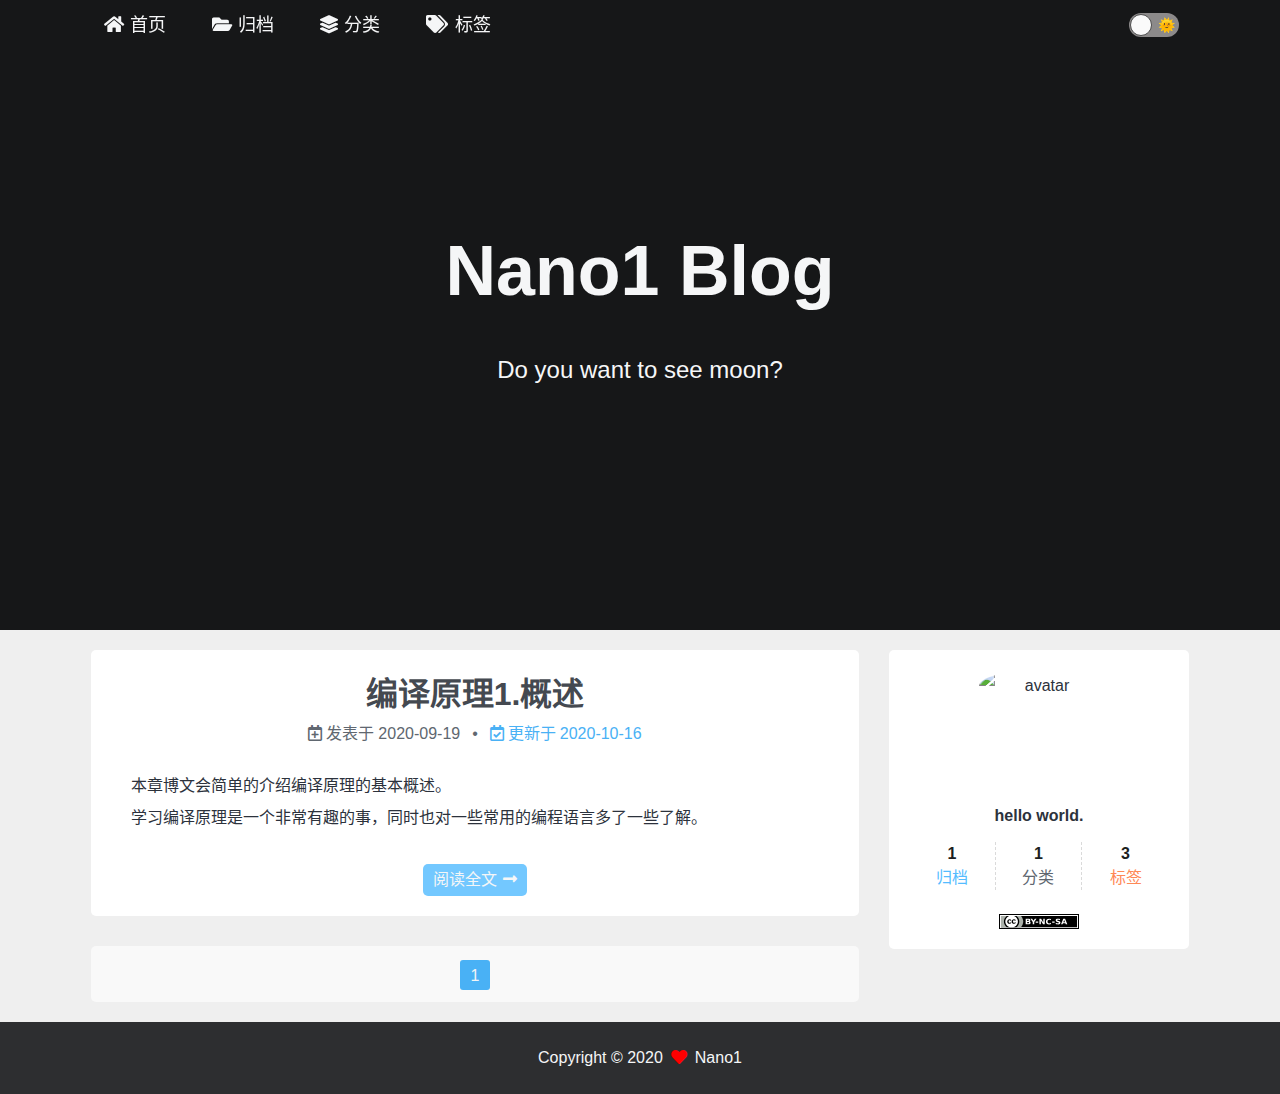
==== commit 40716a4e: "Site updated: 2020-10-16 00:11:36" ====
--- a/index.html
+++ b/index.html
@@ -30,7 +30,7 @@
   sourcePath: {"js":"js","css":"css","images":"images"},
 };
 
-window.CONFIG = CONFIG;</script><meta name="generator" content="Hexo 5.2.0"></head><body><div class="container" id="container"><header class="header" id="header"><div class="header-inner"><nav class="header-nav header-nav--fixed"><div class="header-nav-inner"><div class="header-nav-menubtn"><i class="fas fa-bars"></i></div><div class="header-nav-menu"><div class="header-nav-menu-item"><a class="header-nav-menu-item__link" href="/"><span class="header-nav-menu-item__icon"><i class="fas fa-home"></i></span><span class="header-nav-menu-item__text">首页</span></a></div><div class="header-nav-menu-item"><a class="header-nav-menu-item__link" href="/archives/"><span class="header-nav-menu-item__icon"><i class="fas fa-folder-open"></i></span><span class="header-nav-menu-item__text">归档</span></a></div><div class="header-nav-menu-item"><a class="header-nav-menu-item__link" href="/categories/"><span class="header-nav-menu-item__icon"><i class="fas fa-layer-group"></i></span><span class="header-nav-menu-item__text">分类</span></a></div><div class="header-nav-menu-item"><a class="header-nav-menu-item__link" href="/tags/"><span class="header-nav-menu-item__icon"><i class="fas fa-tags"></i></span><span class="header-nav-menu-item__text">标签</span></a></div></div><div class="header-nav-mode"><div class="mode"><div class="mode-track"><span class="mode-track-moon"></span><span class="mode-track-sun"></span></div><div class="mode-thumb"></div></div></div></div></nav><div class="header-banner"><div class="header-banner-info"><div class="header-banner-info__title">Nano1 Blog</div><div class="header-banner-info__subtitle">Do you want to see moon?</div></div></div></div></header><main class="main" id="main"><div class="main-inner"><div class="content-wrap" id="content-wrap"><div class="content content-home" id="content"><section class="postlist"><article class="postlist-item post"><header class="post-header"><h1 class="post-title"><a class="post-title__link" href="/2020/09/19/%E7%BC%96%E8%AF%91%E5%8E%9F%E7%90%861.%E6%A6%82%E8%BF%B0/">编译原理1.概述</a></h1><div class="post-meta"><span class="post-meta-item post-meta-item--createtime"><span class="post-meta-item__icon"><i class="far fa-calendar-plus"></i></span><span class="post-meta-item__info">发表于</span><span class="post-meta-item__value">2020-09-19</span></span><span class="post-meta-item post-meta-item--updatetime"><span class="post-meta-item__icon"><i class="far fa-calendar-check"></i></span><span class="post-meta-item__info">更新于</span><span class="post-meta-item__value">2020-09-22</span></span></div></header><div class="post-body"><div class="post-excerpt"><p>本系列博客将会记录与编译原理相关的知识。<br>学习编译原理是一个非常有趣的事，同时也对一些常用的编程语言多了一些了解。</p></div><div class="post-readmore"><a class="post-readmore__link" href="/2020/09/19/%E7%BC%96%E8%AF%91%E5%8E%9F%E7%90%861.%E6%A6%82%E8%BF%B0/"><span class="post-readmore__text">阅读全文</span><span class="post-readmore__icon"><i class="fas fa-long-arrow-alt-right"></i></span></a></div></div></article></section><nav class="paginator"><div class="paginator-inner"><span class="page-number current">1</span></div></nav></div></div><div class="sidebar-wrap" id="sidebar-wrap"><aside class="sidebar" id="sidebar"><section class="sidebar-toc hide"></section><!-- ov = overview--><section class="sidebar-ov"><div class="sidebar-ov-author"><div class="sidebar-ov-author__avatar"><img class="sidebar-ov-author__avatar_img" src="https://gitee.com/nano1/blog-resources/raw/master/avatar.jpg" alt="avatar"></div><p class="sidebar-ov-author__text">hello world.</p></div><div class="sidebar-ov-state"><a class="sidebar-ov-state-item sidebar-ov-state-item--posts" href="/archives/"><div class="sidebar-ov-state-item__count">1</div><div class="sidebar-ov-state-item__name">归档</div></a><a class="sidebar-ov-state-item sidebar-ov-state-item--categories" href="/categories/"><div class="sidebar-ov-state-item__count">1</div><div class="sidebar-ov-state-item__name">分类</div></a><a class="sidebar-ov-state-item sidebar-ov-state-item--tags" href="/tags/"><div class="sidebar-ov-state-item__count">3</div><div class="sidebar-ov-state-item__name">标签</div></a></div><div class="sidebar-ov-cc"><a href="https://creativecommons.org/licenses/by-nc-sa/4.0/deed.en" target="_blank" rel="noopener" data-popover="知识共享许可协议" data-popover-pos="up"><img src="/images/cc-by-nc-sa.svg"></a></div></section></aside></div><div class="clearfix"></div></div></main><footer class="footer" id="footer"><div class="footer-inner"><div><span>Copyright © 2020</span><span class="footer__icon"><i class="fas fa-heart"></i></span><span>Nano1</span></div></div></footer><div class="loading-bar" id="loading-bar"><div class="loading-bar__progress"></div></div><div class="back2top" id="back2top"><span class="back2top__icon"><i class="fas fa-rocket"></i></span></div></div><script src="https://cdn.jsdelivr.net/npm/jquery@v3.4.1/dist/jquery.min.js"></script><script src="https://cdn.jsdelivr.net/npm/velocity-animate@1.5.2/velocity.min.js"></script><script src="https://cdn.jsdelivr.net/npm/velocity-animate@1.5.2/velocity.ui.min.js"></script><script src="https://cdn.jsdelivr.net/npm/pjax@latest/pjax.min.js"></script><script>window.addEventListener('DOMContentLoaded', function () {
+window.CONFIG = CONFIG;</script><meta name="generator" content="Hexo 5.2.0"></head><body><div class="container" id="container"><header class="header" id="header"><div class="header-inner"><nav class="header-nav header-nav--fixed"><div class="header-nav-inner"><div class="header-nav-menubtn"><i class="fas fa-bars"></i></div><div class="header-nav-menu"><div class="header-nav-menu-item"><a class="header-nav-menu-item__link" href="/"><span class="header-nav-menu-item__icon"><i class="fas fa-home"></i></span><span class="header-nav-menu-item__text">首页</span></a></div><div class="header-nav-menu-item"><a class="header-nav-menu-item__link" href="/archives/"><span class="header-nav-menu-item__icon"><i class="fas fa-folder-open"></i></span><span class="header-nav-menu-item__text">归档</span></a></div><div class="header-nav-menu-item"><a class="header-nav-menu-item__link" href="/categories/"><span class="header-nav-menu-item__icon"><i class="fas fa-layer-group"></i></span><span class="header-nav-menu-item__text">分类</span></a></div><div class="header-nav-menu-item"><a class="header-nav-menu-item__link" href="/tags/"><span class="header-nav-menu-item__icon"><i class="fas fa-tags"></i></span><span class="header-nav-menu-item__text">标签</span></a></div></div><div class="header-nav-mode"><div class="mode"><div class="mode-track"><span class="mode-track-moon"></span><span class="mode-track-sun"></span></div><div class="mode-thumb"></div></div></div></div></nav><div class="header-banner"><div class="header-banner-info"><div class="header-banner-info__title">Nano1 Blog</div><div class="header-banner-info__subtitle">Do you want to see moon?</div></div></div></div></header><main class="main" id="main"><div class="main-inner"><div class="content-wrap" id="content-wrap"><div class="content content-home" id="content"><section class="postlist"><article class="postlist-item post"><header class="post-header"><h1 class="post-title"><a class="post-title__link" href="/2020/09/19/%E7%BC%96%E8%AF%91%E5%8E%9F%E7%90%86%E6%A6%82%E8%BF%B0/">编译原理1.概述</a></h1><div class="post-meta"><span class="post-meta-item post-meta-item--createtime"><span class="post-meta-item__icon"><i class="far fa-calendar-plus"></i></span><span class="post-meta-item__info">发表于</span><span class="post-meta-item__value">2020-09-19</span></span><span class="post-meta-item post-meta-item--updatetime"><span class="post-meta-item__icon"><i class="far fa-calendar-check"></i></span><span class="post-meta-item__info">更新于</span><span class="post-meta-item__value">2020-10-16</span></span></div></header><div class="post-body"><div class="post-excerpt"><p>本章博文会简单的介绍编译原理的基本概述。<br>学习编译原理是一个非常有趣的事，同时也对一些常用的编程语言多了一些了解。</p></div><div class="post-readmore"><a class="post-readmore__link" href="/2020/09/19/%E7%BC%96%E8%AF%91%E5%8E%9F%E7%90%86%E6%A6%82%E8%BF%B0/"><span class="post-readmore__text">阅读全文</span><span class="post-readmore__icon"><i class="fas fa-long-arrow-alt-right"></i></span></a></div></div></article></section><nav class="paginator"><div class="paginator-inner"><span class="page-number current">1</span></div></nav></div></div><div class="sidebar-wrap" id="sidebar-wrap"><aside class="sidebar" id="sidebar"><section class="sidebar-toc hide"></section><!-- ov = overview--><section class="sidebar-ov"><div class="sidebar-ov-author"><div class="sidebar-ov-author__avatar"><img class="sidebar-ov-author__avatar_img" src="https://gitee.com/nano1/blog-resources/raw/master/avatar.jpg" alt="avatar"></div><p class="sidebar-ov-author__text">hello world.</p></div><div class="sidebar-ov-state"><a class="sidebar-ov-state-item sidebar-ov-state-item--posts" href="/archives/"><div class="sidebar-ov-state-item__count">1</div><div class="sidebar-ov-state-item__name">归档</div></a><a class="sidebar-ov-state-item sidebar-ov-state-item--categories" href="/categories/"><div class="sidebar-ov-state-item__count">1</div><div class="sidebar-ov-state-item__name">分类</div></a><a class="sidebar-ov-state-item sidebar-ov-state-item--tags" href="/tags/"><div class="sidebar-ov-state-item__count">3</div><div class="sidebar-ov-state-item__name">标签</div></a></div><div class="sidebar-ov-cc"><a href="https://creativecommons.org/licenses/by-nc-sa/4.0/deed.en" target="_blank" rel="noopener" data-popover="知识共享许可协议" data-popover-pos="up"><img src="/images/cc-by-nc-sa.svg"></a></div></section></aside></div><div class="clearfix"></div></div></main><footer class="footer" id="footer"><div class="footer-inner"><div><span>Copyright © 2020</span><span class="footer__icon"><i class="fas fa-heart"></i></span><span>Nano1</span></div></div></footer><div class="loading-bar" id="loading-bar"><div class="loading-bar__progress"></div></div><div class="back2top" id="back2top"><span class="back2top__icon"><i class="fas fa-rocket"></i></span></div></div><script src="https://cdn.jsdelivr.net/npm/jquery@v3.4.1/dist/jquery.min.js"></script><script src="https://cdn.jsdelivr.net/npm/velocity-animate@1.5.2/velocity.min.js"></script><script src="https://cdn.jsdelivr.net/npm/velocity-animate@1.5.2/velocity.ui.min.js"></script><script src="https://cdn.jsdelivr.net/npm/pjax@latest/pjax.min.js"></script><script>window.addEventListener('DOMContentLoaded', function () {
   var pjax = new Pjax({"selectors":["head title","#main",".pjax-reload"],"history":true,"scrollTo":false,"scrollRestoration":false,"cacheBust":false,"debug":false,"currentUrlFullReload":false,"timeout":0});
   // 加载进度条的计时器
   var loadingTimer = null;
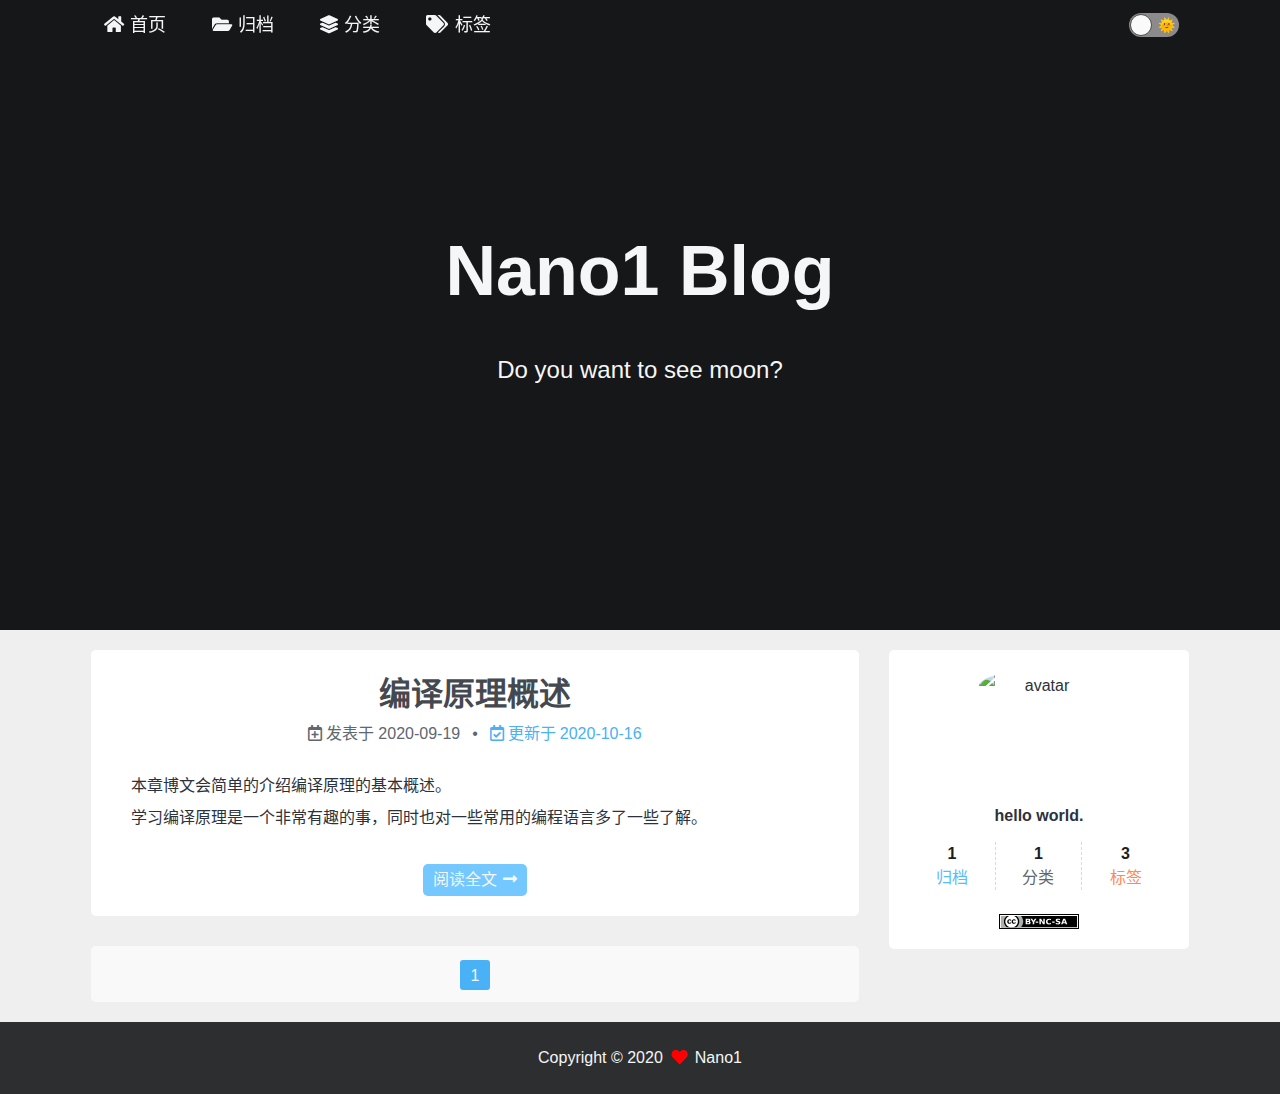
==== commit 098e4ba2: "Site updated: 2020-10-16 00:13:07" ====
--- a/index.html
+++ b/index.html
@@ -30,7 +30,7 @@
   sourcePath: {"js":"js","css":"css","images":"images"},
 };
 
-window.CONFIG = CONFIG;</script><meta name="generator" content="Hexo 5.2.0"></head><body><div class="container" id="container"><header class="header" id="header"><div class="header-inner"><nav class="header-nav header-nav--fixed"><div class="header-nav-inner"><div class="header-nav-menubtn"><i class="fas fa-bars"></i></div><div class="header-nav-menu"><div class="header-nav-menu-item"><a class="header-nav-menu-item__link" href="/"><span class="header-nav-menu-item__icon"><i class="fas fa-home"></i></span><span class="header-nav-menu-item__text">首页</span></a></div><div class="header-nav-menu-item"><a class="header-nav-menu-item__link" href="/archives/"><span class="header-nav-menu-item__icon"><i class="fas fa-folder-open"></i></span><span class="header-nav-menu-item__text">归档</span></a></div><div class="header-nav-menu-item"><a class="header-nav-menu-item__link" href="/categories/"><span class="header-nav-menu-item__icon"><i class="fas fa-layer-group"></i></span><span class="header-nav-menu-item__text">分类</span></a></div><div class="header-nav-menu-item"><a class="header-nav-menu-item__link" href="/tags/"><span class="header-nav-menu-item__icon"><i class="fas fa-tags"></i></span><span class="header-nav-menu-item__text">标签</span></a></div></div><div class="header-nav-mode"><div class="mode"><div class="mode-track"><span class="mode-track-moon"></span><span class="mode-track-sun"></span></div><div class="mode-thumb"></div></div></div></div></nav><div class="header-banner"><div class="header-banner-info"><div class="header-banner-info__title">Nano1 Blog</div><div class="header-banner-info__subtitle">Do you want to see moon?</div></div></div></div></header><main class="main" id="main"><div class="main-inner"><div class="content-wrap" id="content-wrap"><div class="content content-home" id="content"><section class="postlist"><article class="postlist-item post"><header class="post-header"><h1 class="post-title"><a class="post-title__link" href="/2020/09/19/%E7%BC%96%E8%AF%91%E5%8E%9F%E7%90%86%E6%A6%82%E8%BF%B0/">编译原理1.概述</a></h1><div class="post-meta"><span class="post-meta-item post-meta-item--createtime"><span class="post-meta-item__icon"><i class="far fa-calendar-plus"></i></span><span class="post-meta-item__info">发表于</span><span class="post-meta-item__value">2020-09-19</span></span><span class="post-meta-item post-meta-item--updatetime"><span class="post-meta-item__icon"><i class="far fa-calendar-check"></i></span><span class="post-meta-item__info">更新于</span><span class="post-meta-item__value">2020-10-16</span></span></div></header><div class="post-body"><div class="post-excerpt"><p>本章博文会简单的介绍编译原理的基本概述。<br>学习编译原理是一个非常有趣的事，同时也对一些常用的编程语言多了一些了解。</p></div><div class="post-readmore"><a class="post-readmore__link" href="/2020/09/19/%E7%BC%96%E8%AF%91%E5%8E%9F%E7%90%86%E6%A6%82%E8%BF%B0/"><span class="post-readmore__text">阅读全文</span><span class="post-readmore__icon"><i class="fas fa-long-arrow-alt-right"></i></span></a></div></div></article></section><nav class="paginator"><div class="paginator-inner"><span class="page-number current">1</span></div></nav></div></div><div class="sidebar-wrap" id="sidebar-wrap"><aside class="sidebar" id="sidebar"><section class="sidebar-toc hide"></section><!-- ov = overview--><section class="sidebar-ov"><div class="sidebar-ov-author"><div class="sidebar-ov-author__avatar"><img class="sidebar-ov-author__avatar_img" src="https://gitee.com/nano1/blog-resources/raw/master/avatar.jpg" alt="avatar"></div><p class="sidebar-ov-author__text">hello world.</p></div><div class="sidebar-ov-state"><a class="sidebar-ov-state-item sidebar-ov-state-item--posts" href="/archives/"><div class="sidebar-ov-state-item__count">1</div><div class="sidebar-ov-state-item__name">归档</div></a><a class="sidebar-ov-state-item sidebar-ov-state-item--categories" href="/categories/"><div class="sidebar-ov-state-item__count">1</div><div class="sidebar-ov-state-item__name">分类</div></a><a class="sidebar-ov-state-item sidebar-ov-state-item--tags" href="/tags/"><div class="sidebar-ov-state-item__count">3</div><div class="sidebar-ov-state-item__name">标签</div></a></div><div class="sidebar-ov-cc"><a href="https://creativecommons.org/licenses/by-nc-sa/4.0/deed.en" target="_blank" rel="noopener" data-popover="知识共享许可协议" data-popover-pos="up"><img src="/images/cc-by-nc-sa.svg"></a></div></section></aside></div><div class="clearfix"></div></div></main><footer class="footer" id="footer"><div class="footer-inner"><div><span>Copyright © 2020</span><span class="footer__icon"><i class="fas fa-heart"></i></span><span>Nano1</span></div></div></footer><div class="loading-bar" id="loading-bar"><div class="loading-bar__progress"></div></div><div class="back2top" id="back2top"><span class="back2top__icon"><i class="fas fa-rocket"></i></span></div></div><script src="https://cdn.jsdelivr.net/npm/jquery@v3.4.1/dist/jquery.min.js"></script><script src="https://cdn.jsdelivr.net/npm/velocity-animate@1.5.2/velocity.min.js"></script><script src="https://cdn.jsdelivr.net/npm/velocity-animate@1.5.2/velocity.ui.min.js"></script><script src="https://cdn.jsdelivr.net/npm/pjax@latest/pjax.min.js"></script><script>window.addEventListener('DOMContentLoaded', function () {
+window.CONFIG = CONFIG;</script><meta name="generator" content="Hexo 5.2.0"></head><body><div class="container" id="container"><header class="header" id="header"><div class="header-inner"><nav class="header-nav header-nav--fixed"><div class="header-nav-inner"><div class="header-nav-menubtn"><i class="fas fa-bars"></i></div><div class="header-nav-menu"><div class="header-nav-menu-item"><a class="header-nav-menu-item__link" href="/"><span class="header-nav-menu-item__icon"><i class="fas fa-home"></i></span><span class="header-nav-menu-item__text">首页</span></a></div><div class="header-nav-menu-item"><a class="header-nav-menu-item__link" href="/archives/"><span class="header-nav-menu-item__icon"><i class="fas fa-folder-open"></i></span><span class="header-nav-menu-item__text">归档</span></a></div><div class="header-nav-menu-item"><a class="header-nav-menu-item__link" href="/categories/"><span class="header-nav-menu-item__icon"><i class="fas fa-layer-group"></i></span><span class="header-nav-menu-item__text">分类</span></a></div><div class="header-nav-menu-item"><a class="header-nav-menu-item__link" href="/tags/"><span class="header-nav-menu-item__icon"><i class="fas fa-tags"></i></span><span class="header-nav-menu-item__text">标签</span></a></div></div><div class="header-nav-mode"><div class="mode"><div class="mode-track"><span class="mode-track-moon"></span><span class="mode-track-sun"></span></div><div class="mode-thumb"></div></div></div></div></nav><div class="header-banner"><div class="header-banner-info"><div class="header-banner-info__title">Nano1 Blog</div><div class="header-banner-info__subtitle">Do you want to see moon?</div></div></div></div></header><main class="main" id="main"><div class="main-inner"><div class="content-wrap" id="content-wrap"><div class="content content-home" id="content"><section class="postlist"><article class="postlist-item post"><header class="post-header"><h1 class="post-title"><a class="post-title__link" href="/2020/09/19/%E7%BC%96%E8%AF%91%E5%8E%9F%E7%90%86%E6%A6%82%E8%BF%B0/">编译原理概述</a></h1><div class="post-meta"><span class="post-meta-item post-meta-item--createtime"><span class="post-meta-item__icon"><i class="far fa-calendar-plus"></i></span><span class="post-meta-item__info">发表于</span><span class="post-meta-item__value">2020-09-19</span></span><span class="post-meta-item post-meta-item--updatetime"><span class="post-meta-item__icon"><i class="far fa-calendar-check"></i></span><span class="post-meta-item__info">更新于</span><span class="post-meta-item__value">2020-10-16</span></span></div></header><div class="post-body"><div class="post-excerpt"><p>本章博文会简单的介绍编译原理的基本概述。<br>学习编译原理是一个非常有趣的事，同时也对一些常用的编程语言多了一些了解。</p></div><div class="post-readmore"><a class="post-readmore__link" href="/2020/09/19/%E7%BC%96%E8%AF%91%E5%8E%9F%E7%90%86%E6%A6%82%E8%BF%B0/"><span class="post-readmore__text">阅读全文</span><span class="post-readmore__icon"><i class="fas fa-long-arrow-alt-right"></i></span></a></div></div></article></section><nav class="paginator"><div class="paginator-inner"><span class="page-number current">1</span></div></nav></div></div><div class="sidebar-wrap" id="sidebar-wrap"><aside class="sidebar" id="sidebar"><section class="sidebar-toc hide"></section><!-- ov = overview--><section class="sidebar-ov"><div class="sidebar-ov-author"><div class="sidebar-ov-author__avatar"><img class="sidebar-ov-author__avatar_img" src="https://gitee.com/nano1/blog-resources/raw/master/avatar.jpg" alt="avatar"></div><p class="sidebar-ov-author__text">hello world.</p></div><div class="sidebar-ov-state"><a class="sidebar-ov-state-item sidebar-ov-state-item--posts" href="/archives/"><div class="sidebar-ov-state-item__count">1</div><div class="sidebar-ov-state-item__name">归档</div></a><a class="sidebar-ov-state-item sidebar-ov-state-item--categories" href="/categories/"><div class="sidebar-ov-state-item__count">1</div><div class="sidebar-ov-state-item__name">分类</div></a><a class="sidebar-ov-state-item sidebar-ov-state-item--tags" href="/tags/"><div class="sidebar-ov-state-item__count">3</div><div class="sidebar-ov-state-item__name">标签</div></a></div><div class="sidebar-ov-cc"><a href="https://creativecommons.org/licenses/by-nc-sa/4.0/deed.en" target="_blank" rel="noopener" data-popover="知识共享许可协议" data-popover-pos="up"><img src="/images/cc-by-nc-sa.svg"></a></div></section></aside></div><div class="clearfix"></div></div></main><footer class="footer" id="footer"><div class="footer-inner"><div><span>Copyright © 2020</span><span class="footer__icon"><i class="fas fa-heart"></i></span><span>Nano1</span></div></div></footer><div class="loading-bar" id="loading-bar"><div class="loading-bar__progress"></div></div><div class="back2top" id="back2top"><span class="back2top__icon"><i class="fas fa-rocket"></i></span></div></div><script src="https://cdn.jsdelivr.net/npm/jquery@v3.4.1/dist/jquery.min.js"></script><script src="https://cdn.jsdelivr.net/npm/velocity-animate@1.5.2/velocity.min.js"></script><script src="https://cdn.jsdelivr.net/npm/velocity-animate@1.5.2/velocity.ui.min.js"></script><script src="https://cdn.jsdelivr.net/npm/pjax@latest/pjax.min.js"></script><script>window.addEventListener('DOMContentLoaded', function () {
   var pjax = new Pjax({"selectors":["head title","#main",".pjax-reload"],"history":true,"scrollTo":false,"scrollRestoration":false,"cacheBust":false,"debug":false,"currentUrlFullReload":false,"timeout":0});
   // 加载进度条的计时器
   var loadingTimer = null;
